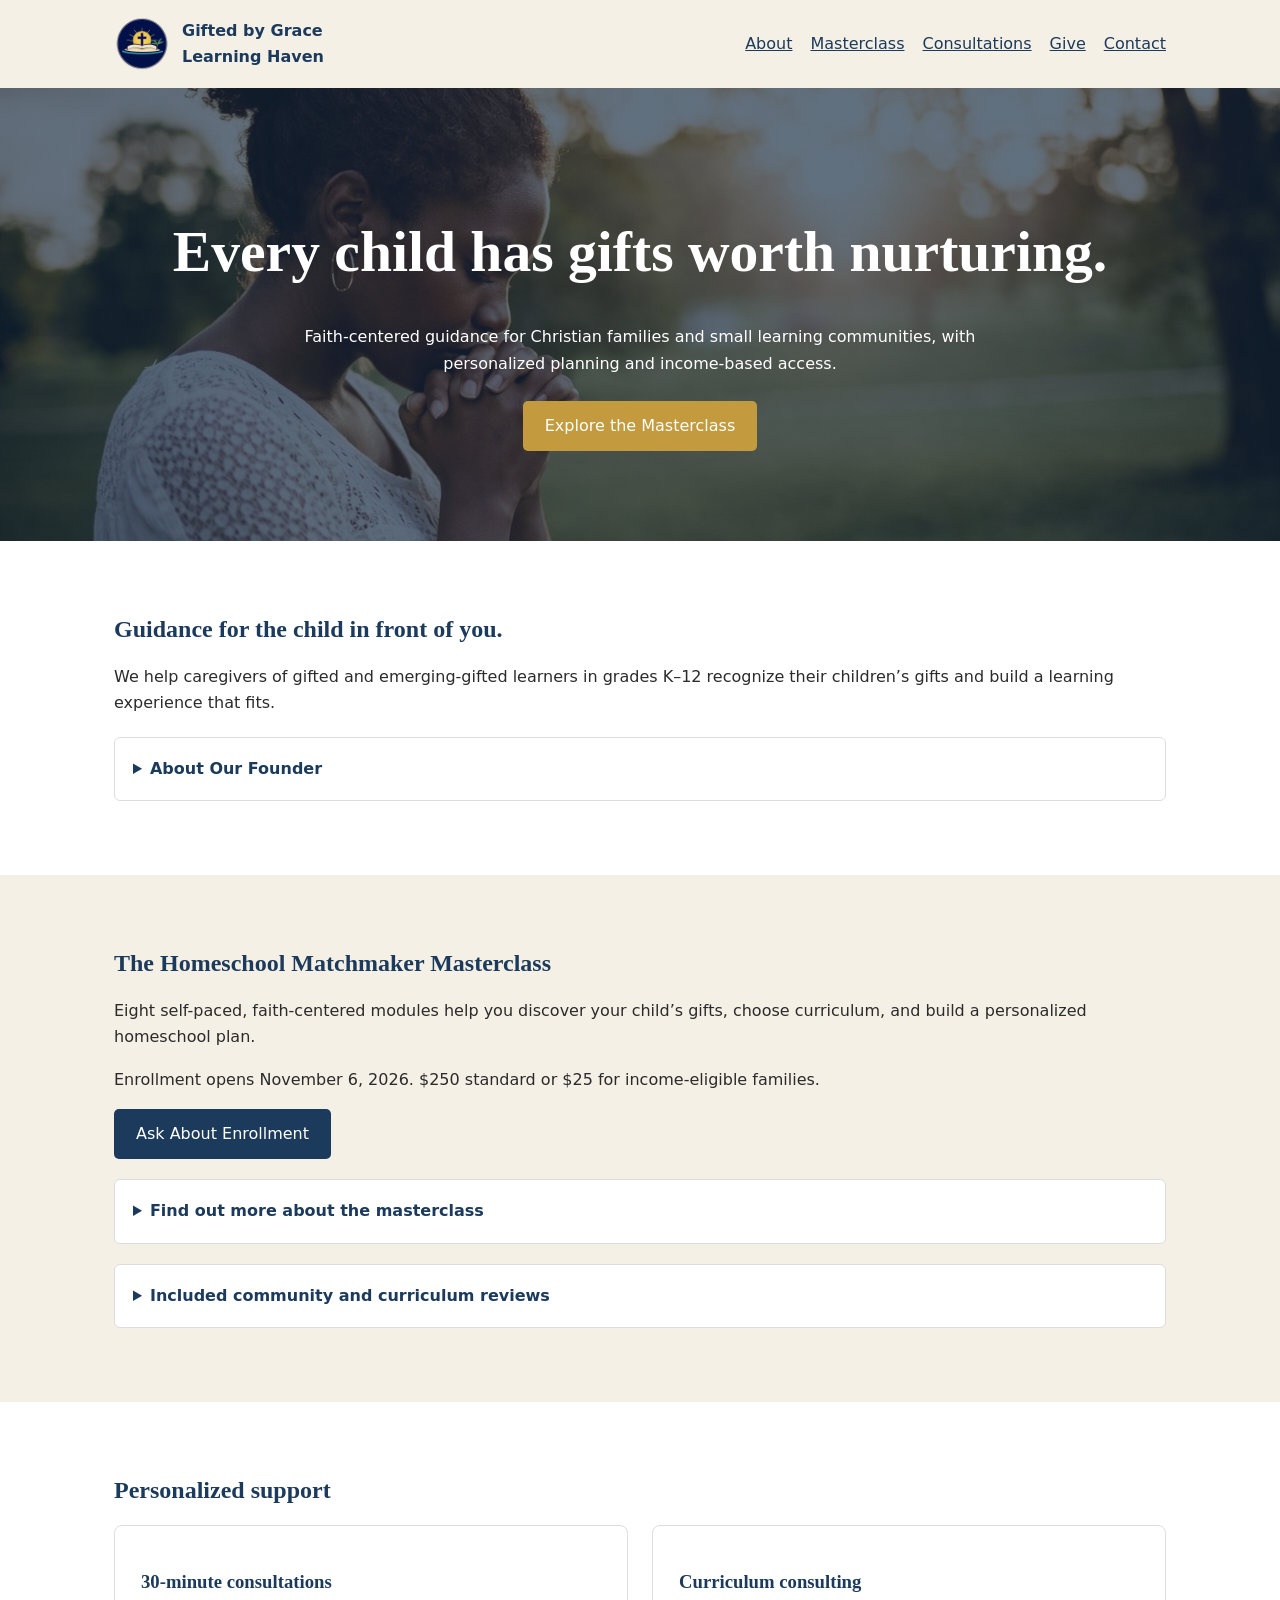
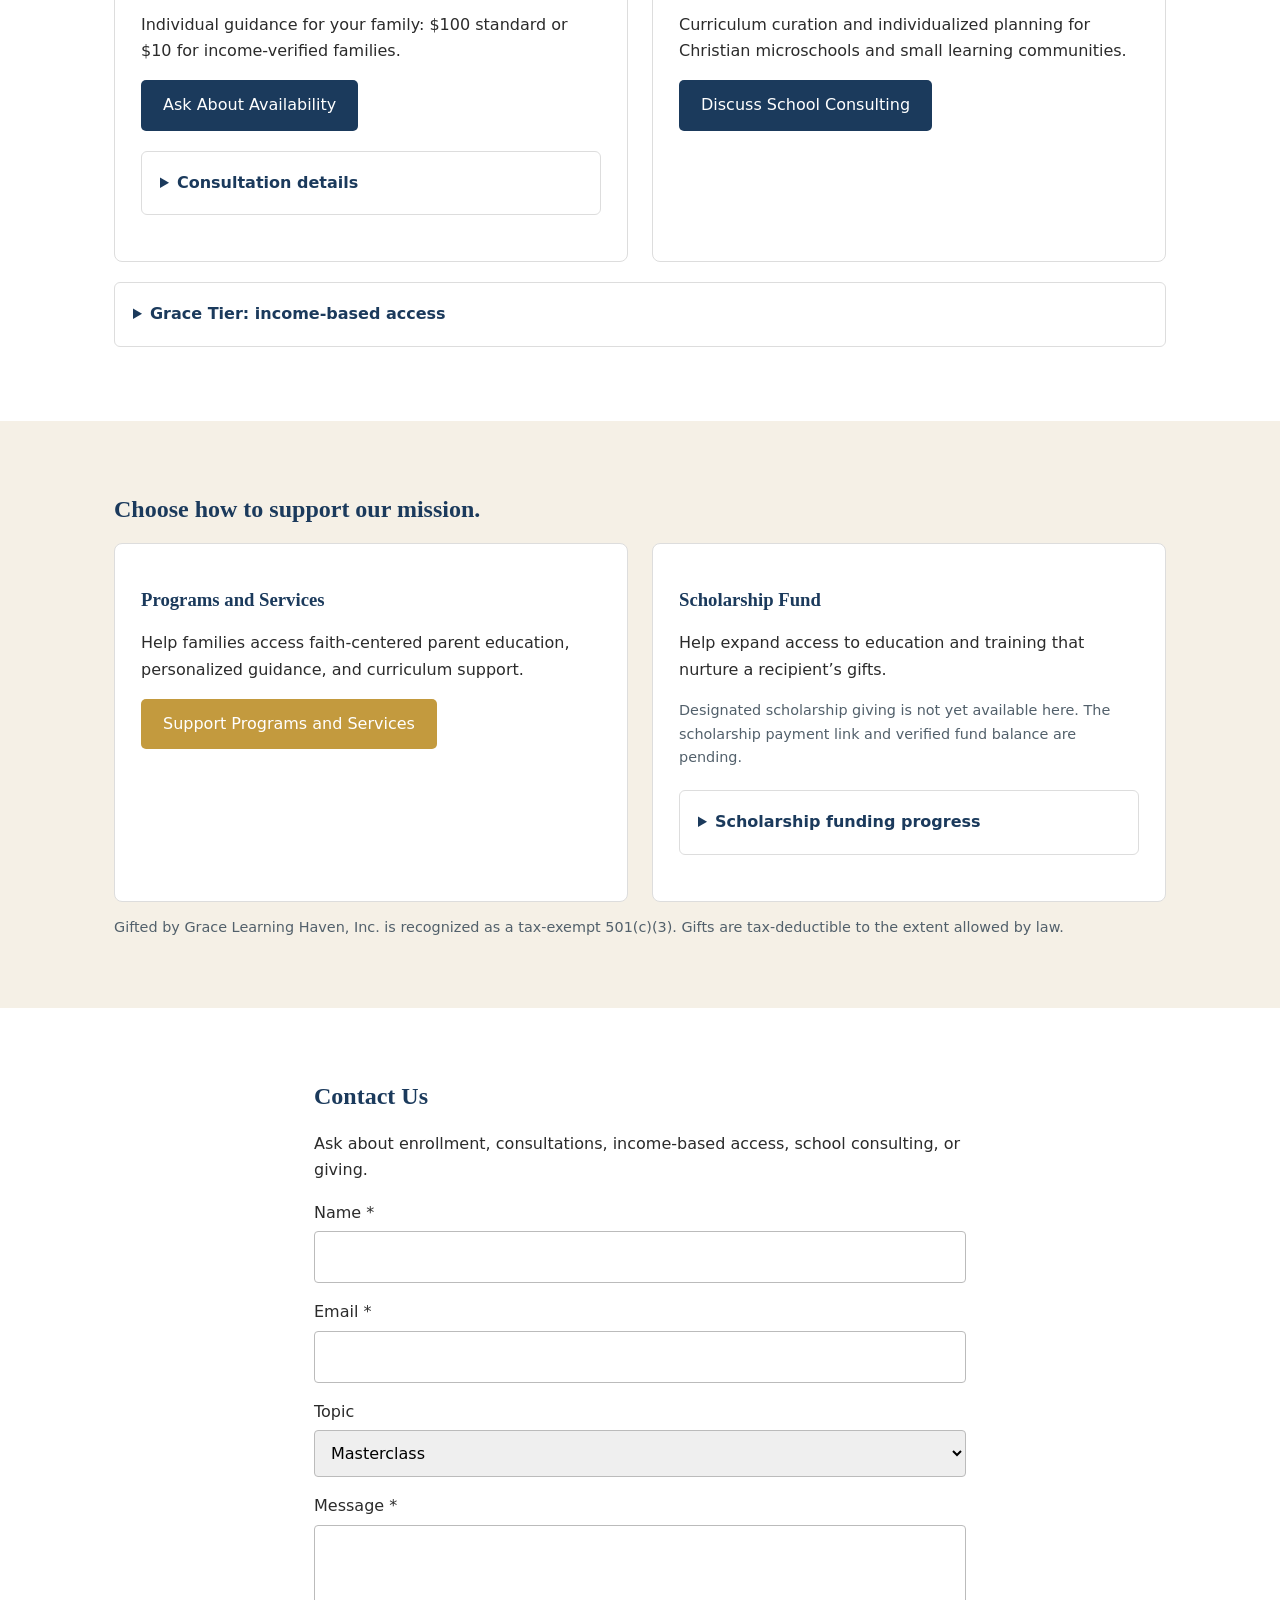
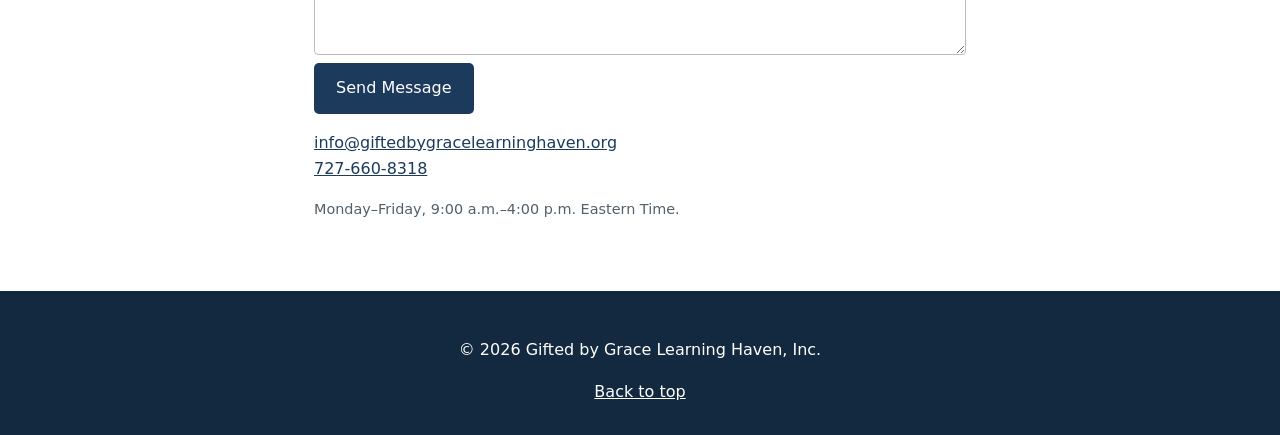
==== index.html @ d7197d9e "Shorten homepage, add expandable details, and clarify separate giving purposes" ====
<!DOCTYPE html>
<html lang="en"><head><meta charset="UTF-8"><meta name="viewport" content="width=device-width,initial-scale=1"><title>Gifted by Grace Learning Haven — Faith-Centered Homeschool Guidance</title><meta name="description" content="Faith-centered parent education, personalized homeschool guidance, and curriculum consulting with income-based access."><link rel="canonical" href="https://giftedbygracelearning.org/"><link rel="icon" href="images/favicon-32.png"><style>
:root{--navy:#1B3A5C;--cream:#F5F0E6;--gold:#C39A3E;--ink:#2B2B2B}*{box-sizing:border-box}body{margin:0;font-family:system-ui,sans-serif;line-height:1.65;color:var(--ink)}h1,h2,h3{font-family:Georgia,serif;color:var(--navy);line-height:1.2}a{color:var(--navy)}.wrap{max-width:1100px;margin:auto;padding:0 24px}header{background:var(--cream);padding:16px 0}nav{display:flex;align-items:center;justify-content:space-between;gap:20px;flex-wrap:wrap}.brand{display:flex;align-items:center;gap:12px;text-decoration:none;font-weight:700}.brand img{width:56px;height:56px;border-radius:50%}.links{display:flex;gap:18px;flex-wrap:wrap}.hero{text-align:center;padding:90px 24px;background:linear-gradient(#13293faa,#13293faa),url('images/hero.jpg') center/cover;color:white}.hero h1{color:white;font-size:clamp(2rem,5vw,3.6rem)}.hero p{max-width:680px;margin:24px auto}.btn{display:inline-block;background:var(--navy);color:white;padding:12px 22px;border-radius:5px;text-decoration:none;border:0;font:inherit;cursor:pointer}.hero .btn,.gold{background:var(--gold);color:white}section{padding:54px 0}section:nth-of-type(even){background:var(--cream)}.grid{display:grid;grid-template-columns:repeat(auto-fit,minmax(260px,1fr));gap:24px}.card{padding:26px;background:white;border:1px solid #ddd;border-radius:8px}details{margin:20px 0;padding:18px;border:1px solid #ddd;border-radius:6px;background:white}summary{cursor:pointer;font-weight:700;color:var(--navy)}details p{max-width:850px}.note{font-size:.9rem;color:#52606b}label{display:block;margin:16px 0 5px}input,select,textarea{width:100%;padding:12px;border:1px solid #bbb;border-radius:4px;font:inherit}textarea{min-height:130px}footer{background:#13293F;color:white;padding:30px 24px;text-align:center}footer a{color:white}.contact{max-width:700px}.hidden{position:absolute;left:-9999px}html{scroll-behavior:smooth}@media(prefers-reduced-motion:reduce){html{scroll-behavior:auto}}</style></head><body>
<header><nav class="wrap"><a class="brand" href="#top"><img src="images/logo-512.png" alt="Gifted by Grace Learning Haven logo"><span>Gifted by Grace<br>Learning Haven</span></a><div class="links"><a href="#about">About</a><a href="#courses">Masterclass</a><a href="#coaching">Consultations</a><a href="#donate">Give</a><a href="#contact">Contact</a></div></nav></header>
<main id="top"><div class="hero"><h1>Every child has gifts worth nurturing.</h1><p>Faith-centered guidance for Christian families and small learning communities, with personalized planning and income-based access.</p><a class="btn" href="#courses">Explore the Masterclass</a></div>
<section id="about"><div class="wrap"><h2>Guidance for the child in front of you.</h2><p>We help caregivers of gifted and emerging-gifted learners in grades K–12 recognize their children’s gifts and build a learning experience that fits.</p><details><summary>About Our Founder</summary><p>Lynnlieth Patterson, Founder and President, was identified as a gifted learner at age nine. Her eleven years of experience in education span K–12 and adult English as a Second Language, Christian education, and Montessori practice.</p><p>As a homeschooling mother of a gifted child, she brings firsthand understanding of family-led education to curriculum planning. She is currently pursuing graduate studies in Educational Technology and Instructional Design.</p></details></div></section>
<section id="courses"><div class="wrap"><h2>The Homeschool Matchmaker Masterclass</h2><p>Eight self-paced, faith-centered modules help you discover your child’s gifts, choose curriculum, and build a personalized homeschool plan.</p><p>Enrollment opens November 6, 2026. $250 standard or $25 for income-eligible families.</p><a class="btn" href="#contact">Ask About Enrollment</a><details><summary>Find out more about the masterclass</summary><p>Through guided reflection and practical planning activities, you’ll build a homeschool portfolio shaped around your child’s gifts, your family’s values, and your educational goals. This is parent education—not a prescribed curriculum or a stipend.</p><p>Explore classical, Charlotte Mason, Montessori, worldschooling, unschooling, and eclectic approaches without being directed toward one philosophy.</p><ol><li>Building Your Homeschool Foundation — Family Vision Statement</li><li>Discovering Your Child’s Gifts — Child Gift Profile</li><li>Nurturing Your Child’s Gifts — Gift Development Plan</li><li>Finding Your Homeschool Match — Homeschool Match Results</li><li>Finding Your Curriculum Match — Curriculum Selection Plan</li><li>Finding Your Resource Match — Resource and Scholarship Action Plan</li><li>Building Your Personalized Learning Plan — Personalized Learning Plan</li><li>Bringing It All Together — Complete Homeschool Blueprint</li></ol><p>Enrollment includes one year of access to video modules and the curriculum review library. Downloaded resources and completed portfolio documents remain yours.</p><p>Annual renewal: $127 standard or $12.70 for income-eligible families. Payment plans are available; contact us for details.</p></details><details id="community"><summary>Included community and curriculum reviews</summary><p>Community access is included at no additional charge with Masterclass enrollment, including Grace Tier enrollment, and continues after course access expires. There is no separate monthly membership fee.</p><p>We also publish free curriculum reviews on YouTube and TikTok. Contact us for current review links.</p></details></div></section>
<section id="coaching"><div class="wrap"><h2>Personalized support</h2><div class="grid"><article class="card"><h3>30-minute consultations</h3><p>Individual guidance for your family: $100 standard or $10 for income-verified families.</p><a class="btn" href="#contact">Ask About Availability</a><details><summary>Consultation details</summary><p>Book independently or add a consultation to Masterclass enrollment. Complete an assessment beforehand and receive written curriculum recommendations afterward. Appointments are limited, with a waitlist when full.</p></details></article><article class="card"><h3>Curriculum consulting</h3><p>Curriculum curation and individualized planning for Christian microschools and small learning communities.</p><a class="btn" href="#contact">Discuss School Consulting</a></article></div><details><summary>Grace Tier: income-based access</summary><p>Income-eligible families pay $25 for the Masterclass and $10 for a separate 30-minute consultation. Contact us about income verification. Please do not send financial documents through the general contact form.</p></details></div></section>
<section id="donate"><div class="wrap"><h2>Choose how to support our mission.</h2><div class="grid"><article class="card"><h3>Programs and Services</h3><p>Help families access faith-centered parent education, personalized guidance, and curriculum support.</p><a class="btn gold" href="https://www.zeffy.com/en-US/donation-form/support-gifted-by-grace-learning-haven" target="_blank" rel="noopener">Support Programs and Services</a></article><article class="card"><h3>Scholarship Fund</h3><p>Help expand access to education and training that nurture a recipient’s gifts.</p><p class="note">Designated scholarship giving is not yet available here. The scholarship payment link and verified fund balance are pending.</p><details><summary>Scholarship funding progress</summary><p>A funding tracker is planned to show progress toward each $5,000 award, along with the number of fully funded awards and progress toward the next award.</p><p>No balance or available-award count is displayed until the fund records are verified. Applications are not currently open.</p></details></article></div><p class="note">Gifted by Grace Learning Haven, Inc. is recognized as a tax-exempt 501(c)(3). Gifts are tax-deductible to the extent allowed by law.</p></div></section>
<section id="contact"><div class="wrap contact"><h2>Contact Us</h2><p>Ask about enrollment, consultations, income-based access, school consulting, or giving.</p><form name="contact" method="POST" data-netlify="true" netlify-honeypot="bot-field" id="contactForm"><input type="hidden" name="form-name" value="contact"><p class="hidden" aria-hidden="true"><label>Leave this blank<input name="bot-field" tabindex="-1"></label></p><label for="name">Name *</label><input id="name" name="name" required><label for="email">Email *</label><input id="email" name="email" type="email" required><label for="topic">Topic</label><select id="topic" name="topic"><option>Masterclass</option><option>Consultation</option><option>Grace Tier eligibility</option><option>Curriculum consulting</option><option>Programs and services giving</option><option>Scholarship fund</option><option>Other</option></select><label for="message">Message *</label><textarea id="message" name="message" required></textarea><button class="btn" type="submit">Send Message</button><p id="formStatus" role="status"></p></form><p><a href="mailto:info@giftedbygracelearninghaven.org">info@giftedbygracelearninghaven.org</a><br><a href="tel:7276608318">727-660-8318</a></p><p class="note">Monday–Friday, 9:00 a.m.–4:00 p.m. Eastern Time.</p></div></section></main>
<footer><p>© 2026 Gifted by Grace Learning Haven, Inc.</p><a href="#top">Back to top</a></footer><script>document.getElementById('contactForm').addEventListener('submit',async function(e){e.preventDefault();var status=document.getElementById('formStatus');status.textContent='Sending…';try{var response=await fetch('/',{method:'POST',headers:{'Content-Type':'application/x-www-form-urlencoded'},body:new URLSearchParams(new FormData(this)).toString()});if(!response.ok)throw new Error();this.reset();status.textContent='Thank you—your message has been sent.'}catch(error){status.textContent='Your message could not be sent. Please use the email or phone listed below.'}});</script></body></html>
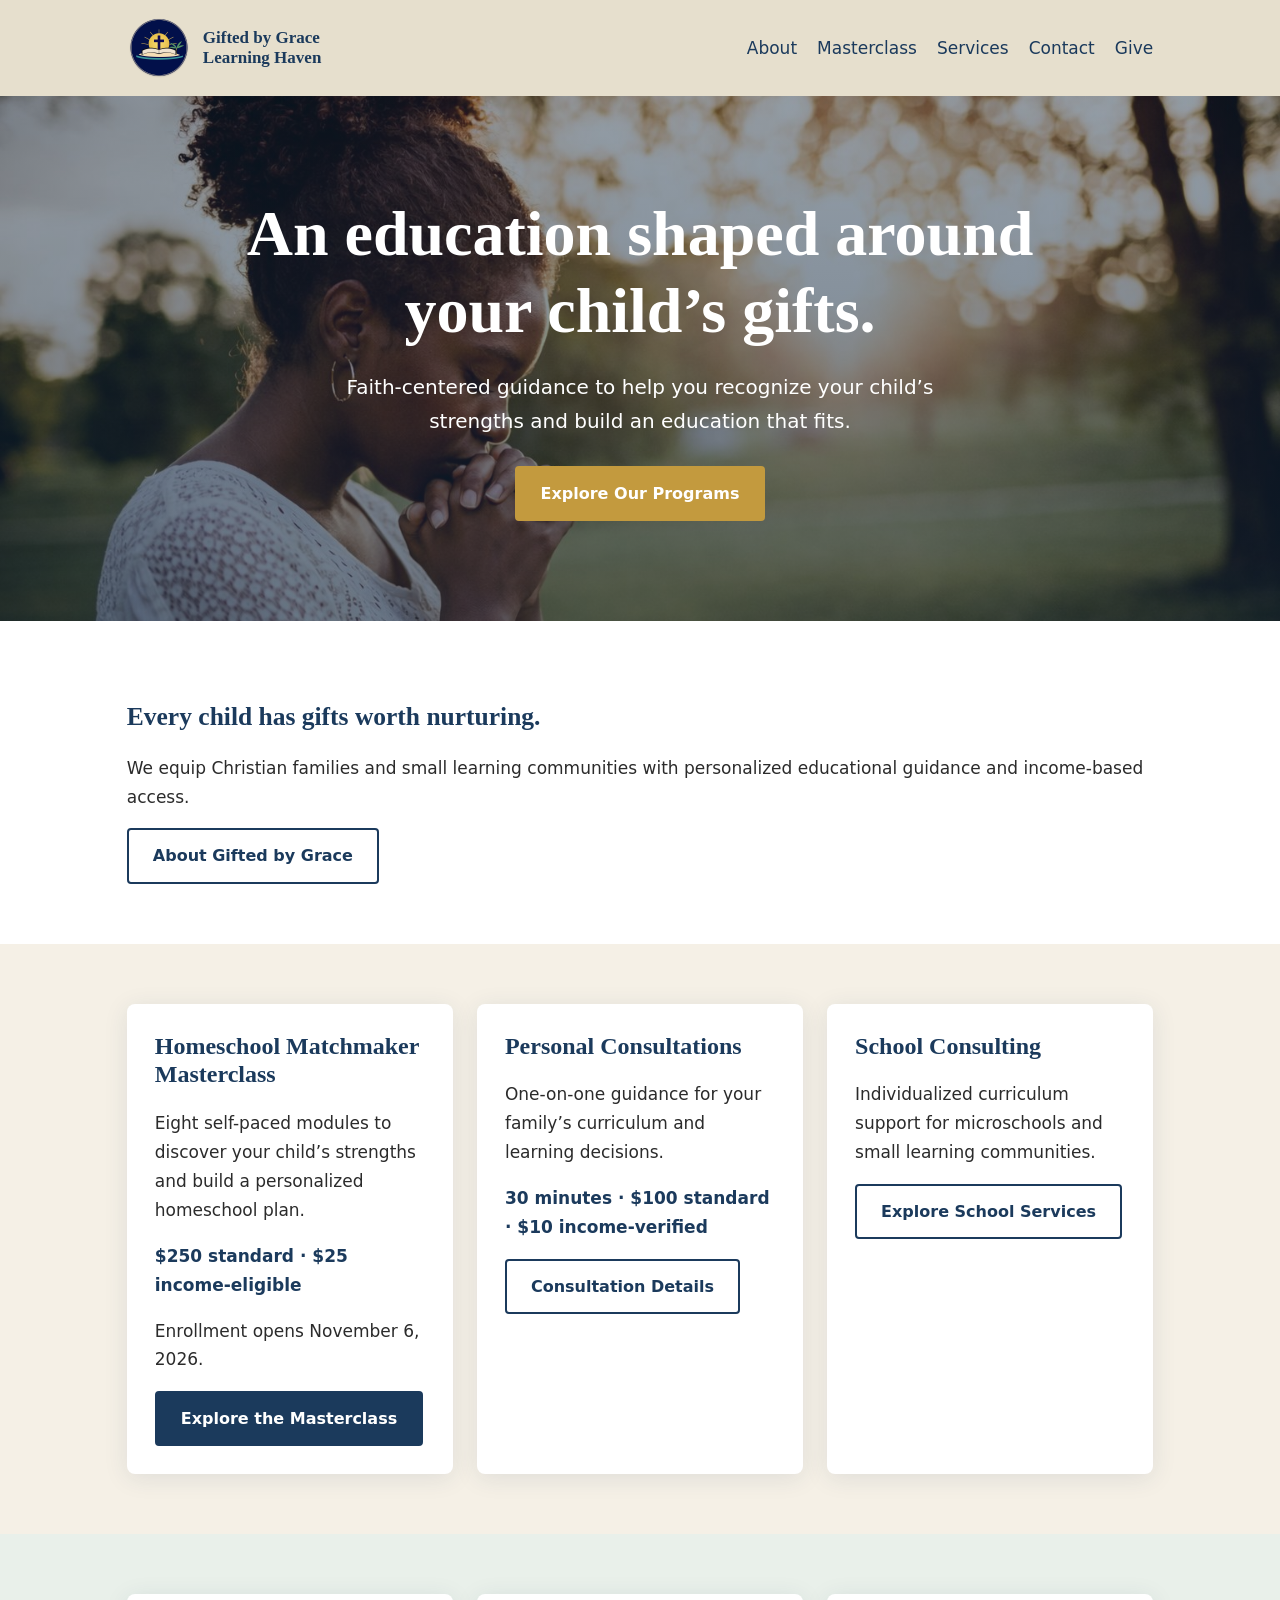
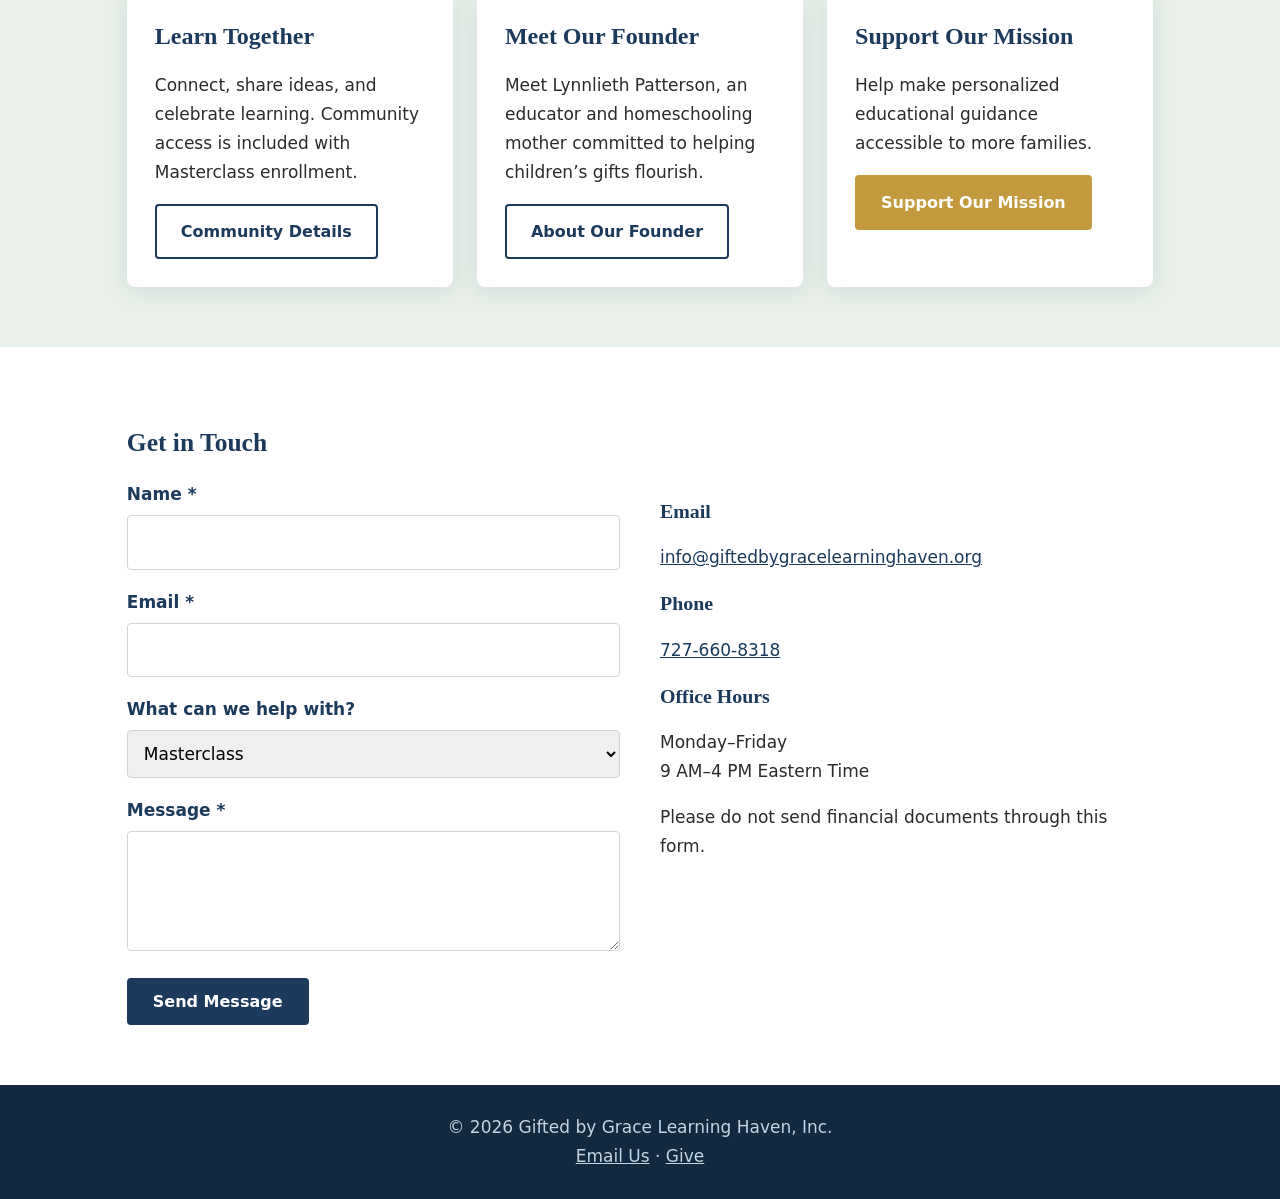
==== commit 1c5ee09c: "Publish concise homepage and application-aligned detail pages" ====
--- a/index.html
+++ b/index.html
@@ -1,11 +1 @@
-<!DOCTYPE html>
-<html lang="en"><head><meta charset="UTF-8"><meta name="viewport" content="width=device-width,initial-scale=1"><title>Gifted by Grace Learning Haven — Faith-Centered Homeschool Guidance</title><meta name="description" content="Faith-centered parent education, personalized homeschool guidance, and curriculum consulting with income-based access."><link rel="canonical" href="https://giftedbygracelearning.org/"><link rel="icon" href="images/favicon-32.png"><style>
-:root{--navy:#1B3A5C;--cream:#F5F0E6;--gold:#C39A3E;--ink:#2B2B2B}*{box-sizing:border-box}body{margin:0;font-family:system-ui,sans-serif;line-height:1.65;color:var(--ink)}h1,h2,h3{font-family:Georgia,serif;color:var(--navy);line-height:1.2}a{color:var(--navy)}.wrap{max-width:1100px;margin:auto;padding:0 24px}header{background:var(--cream);padding:16px 0}nav{display:flex;align-items:center;justify-content:space-between;gap:20px;flex-wrap:wrap}.brand{display:flex;align-items:center;gap:12px;text-decoration:none;font-weight:700}.brand img{width:56px;height:56px;border-radius:50%}.links{display:flex;gap:18px;flex-wrap:wrap}.hero{text-align:center;padding:90px 24px;background:linear-gradient(#13293faa,#13293faa),url('images/hero.jpg') center/cover;color:white}.hero h1{color:white;font-size:clamp(2rem,5vw,3.6rem)}.hero p{max-width:680px;margin:24px auto}.btn{display:inline-block;background:var(--navy);color:white;padding:12px 22px;border-radius:5px;text-decoration:none;border:0;font:inherit;cursor:pointer}.hero .btn,.gold{background:var(--gold);color:white}section{padding:54px 0}section:nth-of-type(even){background:var(--cream)}.grid{display:grid;grid-template-columns:repeat(auto-fit,minmax(260px,1fr));gap:24px}.card{padding:26px;background:white;border:1px solid #ddd;border-radius:8px}details{margin:20px 0;padding:18px;border:1px solid #ddd;border-radius:6px;background:white}summary{cursor:pointer;font-weight:700;color:var(--navy)}details p{max-width:850px}.note{font-size:.9rem;color:#52606b}label{display:block;margin:16px 0 5px}input,select,textarea{width:100%;padding:12px;border:1px solid #bbb;border-radius:4px;font:inherit}textarea{min-height:130px}footer{background:#13293F;color:white;padding:30px 24px;text-align:center}footer a{color:white}.contact{max-width:700px}.hidden{position:absolute;left:-9999px}html{scroll-behavior:smooth}@media(prefers-reduced-motion:reduce){html{scroll-behavior:auto}}</style></head><body>
-<header><nav class="wrap"><a class="brand" href="#top"><img src="images/logo-512.png" alt="Gifted by Grace Learning Haven logo"><span>Gifted by Grace<br>Learning Haven</span></a><div class="links"><a href="#about">About</a><a href="#courses">Masterclass</a><a href="#coaching">Consultations</a><a href="#donate">Give</a><a href="#contact">Contact</a></div></nav></header>
-<main id="top"><div class="hero"><h1>Every child has gifts worth nurturing.</h1><p>Faith-centered guidance for Christian families and small learning communities, with personalized planning and income-based access.</p><a class="btn" href="#courses">Explore the Masterclass</a></div>
-<section id="about"><div class="wrap"><h2>Guidance for the child in front of you.</h2><p>We help caregivers of gifted and emerging-gifted learners in grades K–12 recognize their children’s gifts and build a learning experience that fits.</p><details><summary>About Our Founder</summary><p>Lynnlieth Patterson, Founder and President, was identified as a gifted learner at age nine. Her eleven years of experience in education span K–12 and adult English as a Second Language, Christian education, and Montessori practice.</p><p>As a homeschooling mother of a gifted child, she brings firsthand understanding of family-led education to curriculum planning. She is currently pursuing graduate studies in Educational Technology and Instructional Design.</p></details></div></section>
-<section id="courses"><div class="wrap"><h2>The Homeschool Matchmaker Masterclass</h2><p>Eight self-paced, faith-centered modules help you discover your child’s gifts, choose curriculum, and build a personalized homeschool plan.</p><p>Enrollment opens November 6, 2026. $250 standard or $25 for income-eligible families.</p><a class="btn" href="#contact">Ask About Enrollment</a><details><summary>Find out more about the masterclass</summary><p>Through guided reflection and practical planning activities, you’ll build a homeschool portfolio shaped around your child’s gifts, your family’s values, and your educational goals. This is parent education—not a prescribed curriculum or a stipend.</p><p>Explore classical, Charlotte Mason, Montessori, worldschooling, unschooling, and eclectic approaches without being directed toward one philosophy.</p><ol><li>Building Your Homeschool Foundation — Family Vision Statement</li><li>Discovering Your Child’s Gifts — Child Gift Profile</li><li>Nurturing Your Child’s Gifts — Gift Development Plan</li><li>Finding Your Homeschool Match — Homeschool Match Results</li><li>Finding Your Curriculum Match — Curriculum Selection Plan</li><li>Finding Your Resource Match — Resource and Scholarship Action Plan</li><li>Building Your Personalized Learning Plan — Personalized Learning Plan</li><li>Bringing It All Together — Complete Homeschool Blueprint</li></ol><p>Enrollment includes one year of access to video modules and the curriculum review library. Downloaded resources and completed portfolio documents remain yours.</p><p>Annual renewal: $127 standard or $12.70 for income-eligible families. Payment plans are available; contact us for details.</p></details><details id="community"><summary>Included community and curriculum reviews</summary><p>Community access is included at no additional charge with Masterclass enrollment, including Grace Tier enrollment, and continues after course access expires. There is no separate monthly membership fee.</p><p>We also publish free curriculum reviews on YouTube and TikTok. Contact us for current review links.</p></details></div></section>
-<section id="coaching"><div class="wrap"><h2>Personalized support</h2><div class="grid"><article class="card"><h3>30-minute consultations</h3><p>Individual guidance for your family: $100 standard or $10 for income-verified families.</p><a class="btn" href="#contact">Ask About Availability</a><details><summary>Consultation details</summary><p>Book independently or add a consultation to Masterclass enrollment. Complete an assessment beforehand and receive written curriculum recommendations afterward. Appointments are limited, with a waitlist when full.</p></details></article><article class="card"><h3>Curriculum consulting</h3><p>Curriculum curation and individualized planning for Christian microschools and small learning communities.</p><a class="btn" href="#contact">Discuss School Consulting</a></article></div><details><summary>Grace Tier: income-based access</summary><p>Income-eligible families pay $25 for the Masterclass and $10 for a separate 30-minute consultation. Contact us about income verification. Please do not send financial documents through the general contact form.</p></details></div></section>
-<section id="donate"><div class="wrap"><h2>Choose how to support our mission.</h2><div class="grid"><article class="card"><h3>Programs and Services</h3><p>Help families access faith-centered parent education, personalized guidance, and curriculum support.</p><a class="btn gold" href="https://www.zeffy.com/en-US/donation-form/support-gifted-by-grace-learning-haven" target="_blank" rel="noopener">Support Programs and Services</a></article><article class="card"><h3>Scholarship Fund</h3><p>Help expand access to education and training that nurture a recipient’s gifts.</p><p class="note">Designated scholarship giving is not yet available here. The scholarship payment link and verified fund balance are pending.</p><details><summary>Scholarship funding progress</summary><p>A funding tracker is planned to show progress toward each $5,000 award, along with the number of fully funded awards and progress toward the next award.</p><p>No balance or available-award count is displayed until the fund records are verified. Applications are not currently open.</p></details></article></div><p class="note">Gifted by Grace Learning Haven, Inc. is recognized as a tax-exempt 501(c)(3). Gifts are tax-deductible to the extent allowed by law.</p></div></section>
-<section id="contact"><div class="wrap contact"><h2>Contact Us</h2><p>Ask about enrollment, consultations, income-based access, school consulting, or giving.</p><form name="contact" method="POST" data-netlify="true" netlify-honeypot="bot-field" id="contactForm"><input type="hidden" name="form-name" value="contact"><p class="hidden" aria-hidden="true"><label>Leave this blank<input name="bot-field" tabindex="-1"></label></p><label for="name">Name *</label><input id="name" name="name" required><label for="email">Email *</label><input id="email" name="email" type="email" required><label for="topic">Topic</label><select id="topic" name="topic"><option>Masterclass</option><option>Consultation</option><option>Grace Tier eligibility</option><option>Curriculum consulting</option><option>Programs and services giving</option><option>Scholarship fund</option><option>Other</option></select><label for="message">Message *</label><textarea id="message" name="message" required></textarea><button class="btn" type="submit">Send Message</button><p id="formStatus" role="status"></p></form><p><a href="mailto:info@giftedbygracelearninghaven.org">info@giftedbygracelearninghaven.org</a><br><a href="tel:7276608318">727-660-8318</a></p><p class="note">Monday–Friday, 9:00 a.m.–4:00 p.m. Eastern Time.</p></div></section></main>
-<footer><p>© 2026 Gifted by Grace Learning Haven, Inc.</p><a href="#top">Back to top</a></footer><script>document.getElementById('contactForm').addEventListener('submit',async function(e){e.preventDefault();var status=document.getElementById('formStatus');status.textContent='Sending…';try{var response=await fetch('/',{method:'POST',headers:{'Content-Type':'application/x-www-form-urlencoded'},body:new URLSearchParams(new FormData(this)).toString()});if(!response.ok)throw new Error();this.reset();status.textContent='Thank you—your message has been sent.'}catch(error){status.textContent='Your message could not be sent. Please use the email or phone listed below.'}});</script></body></html>+<!doctype html><html lang="en"><head><meta charset="utf-8"><meta name="viewport" content="width=device-width,initial-scale=1"><title>Gifted by Grace Learning Haven | Homeschool Guidance</title><meta name="description" content="Faith-centered homeschool guidance, a personalized planning masterclass, and income-based consultations."><link rel="canonical" href="https://giftedbygracelearning.org/"><link rel="icon" href="images/favicon-32.png"><link rel="stylesheet" href="site.css"></head><body><header><nav><a class="brand" href="index.html"><img src="images/logo-512.png" alt="Gifted by Grace logo"><span>Gifted by Grace<br>Learning Haven</span></a><div class="links"><a href="about.html">About</a><a href="masterclass.html">Masterclass</a><a href="services.html">Services</a><a href="#contact">Contact</a><a href="giving.html">Give</a></div></nav></header><main><section class="hero"><h1>An education shaped around your child’s gifts.</h1><p>Faith-centered guidance to help you recognize your child’s strengths and build an education that fits.</p><a class="btn gold" href="#programs">Explore Our Programs</a></section><section class="wrap"><h2>Every child has gifts worth nurturing.</h2><p>We equip Christian families and small learning communities with personalized educational guidance and income-based access.</p><a class="btn" href="about.html">About Gifted by Grace</a></section><section class="cream" id="programs"><div class="wrap grid"><article class="card"><h2>Homeschool Matchmaker Masterclass</h2><p>Eight self-paced modules to discover your child’s strengths and build a personalized homeschool plan.</p><p class="price">$250 standard · $25 income-eligible</p><p>Enrollment opens November 6, 2026.</p><a class="btn navy" href="masterclass.html">Explore the Masterclass</a></article><article class="card"><h2>Personal Consultations</h2><p>One-on-one guidance for your family’s curriculum and learning decisions.</p><p class="price">30 minutes · $100 standard · $10 income-verified</p><a class="btn" href="services.html#consultations">Consultation Details</a></article><article class="card"><h2>School Consulting</h2><p>Individualized curriculum support for microschools and small learning communities.</p><a class="btn" href="services.html#schools">Explore School Services</a></article></div></section><section class="sage"><div class="wrap grid"><article class="card"><h2>Learn Together</h2><p>Connect, share ideas, and celebrate learning. Community access is included with Masterclass enrollment.</p><a class="btn" href="masterclass.html#community">Community Details</a></article><article class="card"><h2>Meet Our Founder</h2><p>Meet Lynnlieth Patterson, an educator and homeschooling mother committed to helping children’s gifts flourish.</p><a class="btn" href="founder.html">About Our Founder</a></article><article class="card"><h2>Support Our Mission</h2><p>Help make personalized educational guidance accessible to more families.</p><a class="btn gold" href="giving.html">Support Our Mission</a></article></div></section><section class="wrap" id="contact"><h2>Get in Touch</h2><div class="contact"><form name="contact" method="POST" data-netlify="true" netlify-honeypot="bot-field" id="contactForm"><input type="hidden" name="form-name" value="contact"><p style="position:absolute;left:-9999px" aria-hidden="true"><label>Leave this blank<input name="bot-field" tabindex="-1"></label></p><label for="name">Name *</label><input id="name" name="name" required><label for="email">Email *</label><input id="email" name="email" type="email" required><label for="topic">What can we help with?</label><select id="topic" name="topic"><option>Masterclass</option><option>Included community</option><option>Consultation</option><option>Grace Tier eligibility</option><option>School consulting</option><option>Giving</option><option>Other</option></select><label for="message">Message *</label><textarea id="message" name="message" required></textarea><button class="btn navy" type="submit">Send Message</button><p id="formSuccess" hidden role="status">Thank you. Your message has been sent.</p><p id="formError" hidden role="alert">Your message could not be sent. Please email us directly.</p></form><div><h3>Email</h3><a href="mailto:info@giftedbygracelearninghaven.org">info@giftedbygracelearninghaven.org</a><h3>Phone</h3><a href="tel:7276608318">727-660-8318</a><h3>Office Hours</h3><p>Monday–Friday<br>9 AM–4 PM Eastern Time</p><p>Please do not send financial documents through this form.</p></div></div></section></main><footer>© 2026 Gifted by Grace Learning Haven, Inc.<br><a href="mailto:info@giftedbygracelearninghaven.org">Email Us</a> · <a href="giving.html">Give</a></footer><script>document.getElementById('contactForm').addEventListener('submit',function(e){e.preventDefault();var f=this,ok=document.getElementById('formSuccess'),err=document.getElementById('formError');ok.hidden=true;err.hidden=true;fetch('/',{method:'POST',headers:{'Content-Type':'application/x-www-form-urlencoded'},body:new URLSearchParams(new FormData(f)).toString()}).then(function(r){if(!r.ok)throw Error();f.reset();ok.hidden=false}).catch(function(){err.hidden=false})});</script></body></html>
--- a/site.css
+++ b/site.css
@@ -0,0 +1 @@
+:root{--navy:#1B3A5C;--deep:#13293F;--cream:#F5F0E6;--sage:#E9F0EA;--gold:#C39A3E}*{box-sizing:border-box}body{margin:0;color:#2B2B2B;font:17px/1.7 system-ui,sans-serif}h1,h2,h3{font-family:Georgia,serif;line-height:1.2;color:var(--navy)}a{color:var(--navy)}header{background:#E6DFCD}nav{max-width:1180px;margin:auto;padding:16px 6%;display:flex;align-items:center;justify-content:space-between;gap:20px;flex-wrap:wrap}.brand{display:flex;align-items:center;gap:12px;text-decoration:none;font-family:Georgia,serif;font-weight:bold;line-height:1.2}.brand img{width:64px;height:64px;border-radius:50%}.links{display:flex;gap:20px;flex-wrap:wrap}.links a{text-decoration:none}.wrap{max-width:1180px;margin:auto;padding:60px 6%}.hero{text-align:center;background:linear-gradient(rgba(19,41,63,.45),rgba(19,41,63,.6)),url('images/hero.jpg') center 30%/cover;padding:100px 6%;color:white}.hero h1{color:white;font-size:clamp(2.2rem,5vw,4rem);max-width:900px;margin:0 auto 20px}.hero p{font-size:1.25rem;max-width:650px;margin:0 auto 28px}.btn{display:inline-block;padding:12px 24px;border:2px solid var(--navy);border-radius:4px;text-decoration:none;font-family:inherit;font-size:16px;font-weight:600;color:var(--navy);cursor:pointer}.gold{background:var(--gold);border-color:var(--gold);color:white}.navy{background:var(--navy);color:white}.cream{background:var(--cream)}.sage{background:var(--sage)}.grid{display:grid;grid-template-columns:repeat(3,minmax(0,1fr));gap:24px}.card{background:white;padding:28px;border-radius:8px;box-shadow:0 4px 24px rgba(27,58,92,.1)}.card h2{font-size:1.5rem;margin-top:0}.detail{max-width:900px}.detail h1{font-size:clamp(2rem,4vw,3rem)}.detail h2{margin-top:36px}.detail li{margin-bottom:12px}.price{font-weight:600;color:var(--navy)}.contact{display:grid;grid-template-columns:1fr 1fr;gap:40px}label{display:block;font-weight:600;color:var(--navy)}input,select,textarea{width:100%;padding:12px;margin:6px 0 18px;border:1px solid #CBD9CC;border-radius:4px;font:inherit}textarea{min-height:120px}footer{background:var(--deep);color:#C3D3E2;padding:28px 6%;text-align:center}footer a{color:#C3D3E2}a:focus-visible,button:focus-visible{outline:3px solid var(--gold);outline-offset:4px}table{border-collapse:collapse;width:100%;margin:24px 0}th,td{text-align:left;padding:12px;border-bottom:1px solid #CBD9CC}html{scroll-behavior:smooth}@media(max-width:850px){.grid{grid-template-columns:1fr 1fr}.contact{grid-template-columns:1fr}}@media(max-width:560px){.grid{grid-template-columns:1fr}.hero{padding:70px 6%}.wrap{padding:44px 6%}table{font-size:15px}}
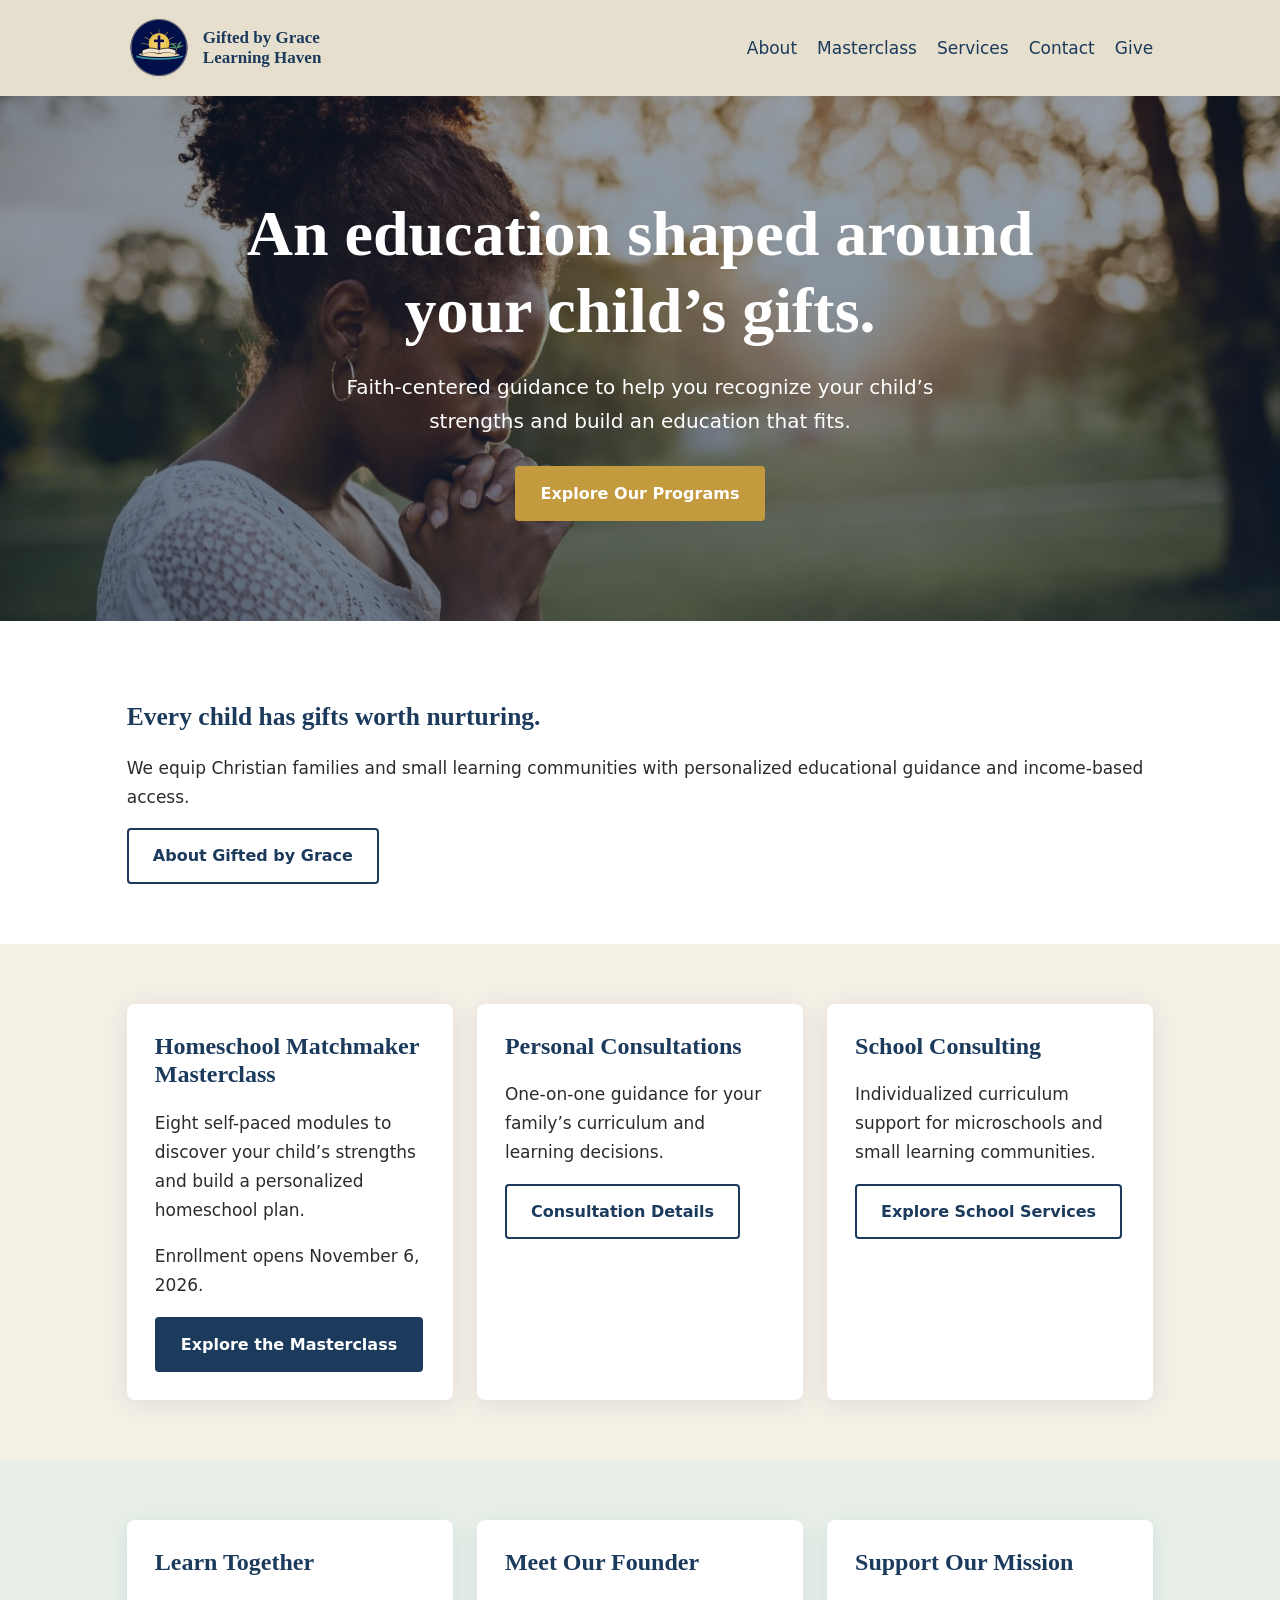
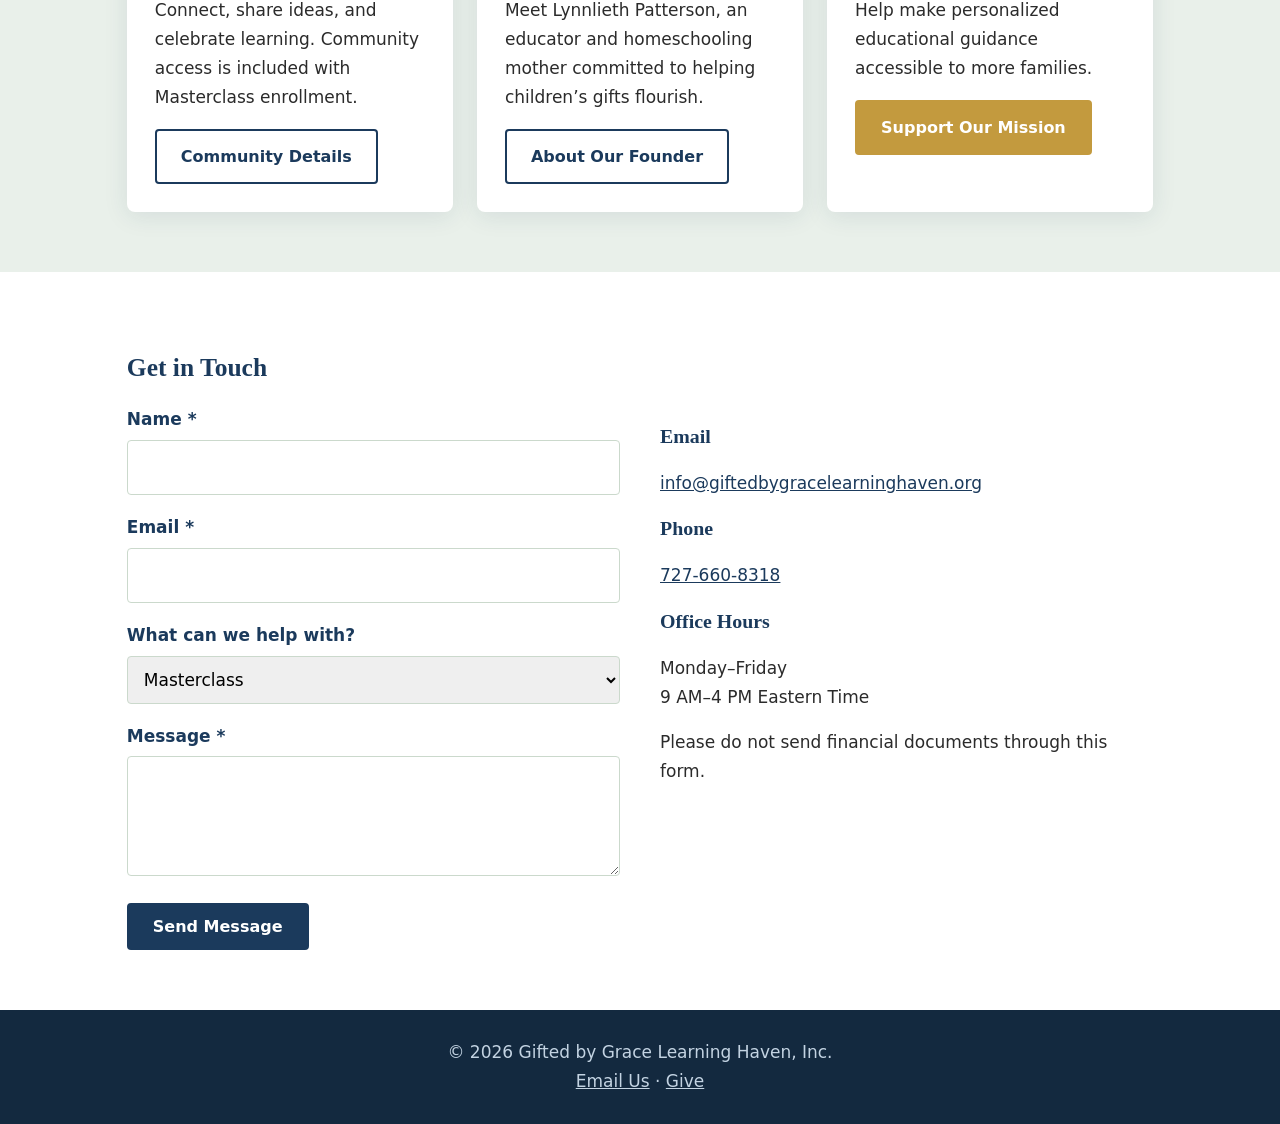
==== commit 5272b774: "Move Masterclass and consultation pricing off homepage into detail pages" ====
--- a/index.html
+++ b/index.html
@@ -1 +1 @@
-<!doctype html><html lang="en"><head><meta charset="utf-8"><meta name="viewport" content="width=device-width,initial-scale=1"><title>Gifted by Grace Learning Haven | Homeschool Guidance</title><meta name="description" content="Faith-centered homeschool guidance, a personalized planning masterclass, and income-based consultations."><link rel="canonical" href="https://giftedbygracelearning.org/"><link rel="icon" href="images/favicon-32.png"><link rel="stylesheet" href="site.css"></head><body><header><nav><a class="brand" href="index.html"><img src="images/logo-512.png" alt="Gifted by Grace logo"><span>Gifted by Grace<br>Learning Haven</span></a><div class="links"><a href="about.html">About</a><a href="masterclass.html">Masterclass</a><a href="services.html">Services</a><a href="#contact">Contact</a><a href="giving.html">Give</a></div></nav></header><main><section class="hero"><h1>An education shaped around your child’s gifts.</h1><p>Faith-centered guidance to help you recognize your child’s strengths and build an education that fits.</p><a class="btn gold" href="#programs">Explore Our Programs</a></section><section class="wrap"><h2>Every child has gifts worth nurturing.</h2><p>We equip Christian families and small learning communities with personalized educational guidance and income-based access.</p><a class="btn" href="about.html">About Gifted by Grace</a></section><section class="cream" id="programs"><div class="wrap grid"><article class="card"><h2>Homeschool Matchmaker Masterclass</h2><p>Eight self-paced modules to discover your child’s strengths and build a personalized homeschool plan.</p><p class="price">$250 standard · $25 income-eligible</p><p>Enrollment opens November 6, 2026.</p><a class="btn navy" href="masterclass.html">Explore the Masterclass</a></article><article class="card"><h2>Personal Consultations</h2><p>One-on-one guidance for your family’s curriculum and learning decisions.</p><p class="price">30 minutes · $100 standard · $10 income-verified</p><a class="btn" href="services.html#consultations">Consultation Details</a></article><article class="card"><h2>School Consulting</h2><p>Individualized curriculum support for microschools and small learning communities.</p><a class="btn" href="services.html#schools">Explore School Services</a></article></div></section><section class="sage"><div class="wrap grid"><article class="card"><h2>Learn Together</h2><p>Connect, share ideas, and celebrate learning. Community access is included with Masterclass enrollment.</p><a class="btn" href="masterclass.html#community">Community Details</a></article><article class="card"><h2>Meet Our Founder</h2><p>Meet Lynnlieth Patterson, an educator and homeschooling mother committed to helping children’s gifts flourish.</p><a class="btn" href="founder.html">About Our Founder</a></article><article class="card"><h2>Support Our Mission</h2><p>Help make personalized educational guidance accessible to more families.</p><a class="btn gold" href="giving.html">Support Our Mission</a></article></div></section><section class="wrap" id="contact"><h2>Get in Touch</h2><div class="contact"><form name="contact" method="POST" data-netlify="true" netlify-honeypot="bot-field" id="contactForm"><input type="hidden" name="form-name" value="contact"><p style="position:absolute;left:-9999px" aria-hidden="true"><label>Leave this blank<input name="bot-field" tabindex="-1"></label></p><label for="name">Name *</label><input id="name" name="name" required><label for="email">Email *</label><input id="email" name="email" type="email" required><label for="topic">What can we help with?</label><select id="topic" name="topic"><option>Masterclass</option><option>Included community</option><option>Consultation</option><option>Grace Tier eligibility</option><option>School consulting</option><option>Giving</option><option>Other</option></select><label for="message">Message *</label><textarea id="message" name="message" required></textarea><button class="btn navy" type="submit">Send Message</button><p id="formSuccess" hidden role="status">Thank you. Your message has been sent.</p><p id="formError" hidden role="alert">Your message could not be sent. Please email us directly.</p></form><div><h3>Email</h3><a href="mailto:info@giftedbygracelearninghaven.org">info@giftedbygracelearninghaven.org</a><h3>Phone</h3><a href="tel:7276608318">727-660-8318</a><h3>Office Hours</h3><p>Monday–Friday<br>9 AM–4 PM Eastern Time</p><p>Please do not send financial documents through this form.</p></div></div></section></main><footer>© 2026 Gifted by Grace Learning Haven, Inc.<br><a href="mailto:info@giftedbygracelearninghaven.org">Email Us</a> · <a href="giving.html">Give</a></footer><script>document.getElementById('contactForm').addEventListener('submit',function(e){e.preventDefault();var f=this,ok=document.getElementById('formSuccess'),err=document.getElementById('formError');ok.hidden=true;err.hidden=true;fetch('/',{method:'POST',headers:{'Content-Type':'application/x-www-form-urlencoded'},body:new URLSearchParams(new FormData(f)).toString()}).then(function(r){if(!r.ok)throw Error();f.reset();ok.hidden=false}).catch(function(){err.hidden=false})});</script></body></html>+<!doctype html><html lang="en"><head><meta charset="utf-8"><meta name="viewport" content="width=device-width,initial-scale=1"><title>Gifted by Grace Learning Haven | Homeschool Guidance</title><meta name="description" content="Faith-centered homeschool guidance, a personalized planning masterclass, and income-based consultations."><link rel="canonical" href="https://giftedbygracelearning.org/"><link rel="icon" href="images/favicon-32.png"><link rel="stylesheet" href="site.css"></head><body><header><nav><a class="brand" href="index.html"><img src="images/logo-512.png" alt="Gifted by Grace logo"><span>Gifted by Grace<br>Learning Haven</span></a><div class="links"><a href="about.html">About</a><a href="masterclass.html">Masterclass</a><a href="services.html">Services</a><a href="#contact">Contact</a><a href="giving.html">Give</a></div></nav></header><main><section class="hero"><h1>An education shaped around your child’s gifts.</h1><p>Faith-centered guidance to help you recognize your child’s strengths and build an education that fits.</p><a class="btn gold" href="#programs">Explore Our Programs</a></section><section class="wrap"><h2>Every child has gifts worth nurturing.</h2><p>We equip Christian families and small learning communities with personalized educational guidance and income-based access.</p><a class="btn" href="about.html">About Gifted by Grace</a></section><section class="cream" id="programs"><div class="wrap grid"><article class="card"><h2>Homeschool Matchmaker Masterclass</h2><p>Eight self-paced modules to discover your child’s strengths and build a personalized homeschool plan.</p><p>Enrollment opens November 6, 2026.</p><a class="btn navy" href="masterclass.html">Explore the Masterclass</a></article><article class="card"><h2>Personal Consultations</h2><p>One-on-one guidance for your family’s curriculum and learning decisions.</p><a class="btn" href="services.html#consultations">Consultation Details</a></article><article class="card"><h2>School Consulting</h2><p>Individualized curriculum support for microschools and small learning communities.</p><a class="btn" href="services.html#schools">Explore School Services</a></article></div></section><section class="sage"><div class="wrap grid"><article class="card"><h2>Learn Together</h2><p>Connect, share ideas, and celebrate learning. Community access is included with Masterclass enrollment.</p><a class="btn" href="masterclass.html#community">Community Details</a></article><article class="card"><h2>Meet Our Founder</h2><p>Meet Lynnlieth Patterson, an educator and homeschooling mother committed to helping children’s gifts flourish.</p><a class="btn" href="founder.html">About Our Founder</a></article><article class="card"><h2>Support Our Mission</h2><p>Help make personalized educational guidance accessible to more families.</p><a class="btn gold" href="giving.html">Support Our Mission</a></article></div></section><section class="wrap" id="contact"><h2>Get in Touch</h2><div class="contact"><form name="contact" method="POST" data-netlify="true" netlify-honeypot="bot-field" id="contactForm"><input type="hidden" name="form-name" value="contact"><p style="position:absolute;left:-9999px" aria-hidden="true"><label>Leave this blank<input name="bot-field" tabindex="-1"></label></p><label for="name">Name *</label><input id="name" name="name" required><label for="email">Email *</label><input id="email" name="email" type="email" required><label for="topic">What can we help with?</label><select id="topic" name="topic"><option>Masterclass</option><option>Included community</option><option>Consultation</option><option>Grace Tier eligibility</option><option>School consulting</option><option>Giving</option><option>Other</option></select><label for="message">Message *</label><textarea id="message" name="message" required></textarea><button class="btn navy" type="submit">Send Message</button><p id="formSuccess" hidden role="status">Thank you. Your message has been sent.</p><p id="formError" hidden role="alert">Your message could not be sent. Please email us directly.</p></form><div><h3>Email</h3><a href="mailto:info@giftedbygracelearninghaven.org">info@giftedbygracelearninghaven.org</a><h3>Phone</h3><a href="tel:7276608318">727-660-8318</a><h3>Office Hours</h3><p>Monday–Friday<br>9 AM–4 PM Eastern Time</p><p>Please do not send financial documents through this form.</p></div></div></section></main><footer>© 2026 Gifted by Grace Learning Haven, Inc.<br><a href="mailto:info@giftedbygracelearninghaven.org">Email Us</a> · <a href="giving.html">Give</a></footer><script>document.getElementById('contactForm').addEventListener('submit',function(e){e.preventDefault();var f=this,ok=document.getElementById('formSuccess'),err=document.getElementById('formError');ok.hidden=true;err.hidden=true;fetch('/',{method:'POST',headers:{'Content-Type':'application/x-www-form-urlencoded'},body:new URLSearchParams(new FormData(f)).toString()}).then(function(r){if(!r.ok)throw Error();f.reset();ok.hidden=false}).catch(function(){err.hidden=false})});</script></body></html>
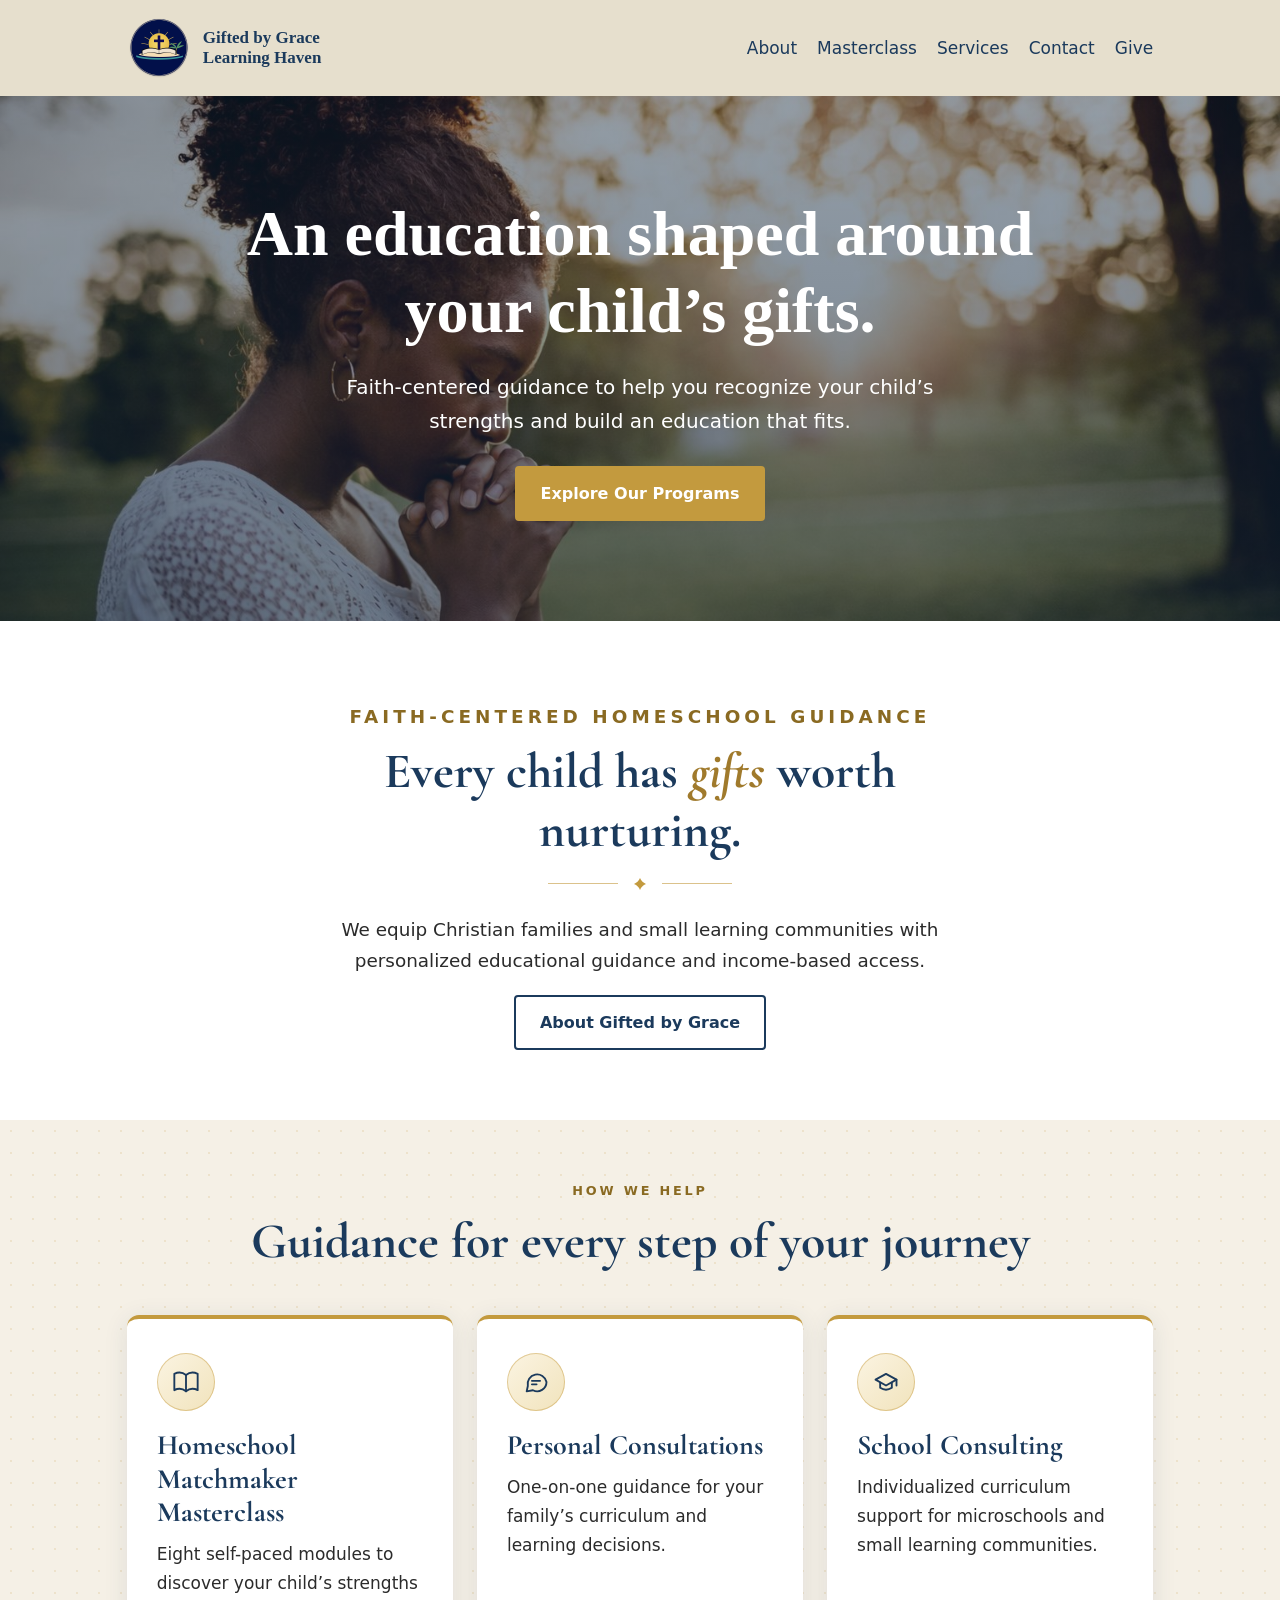
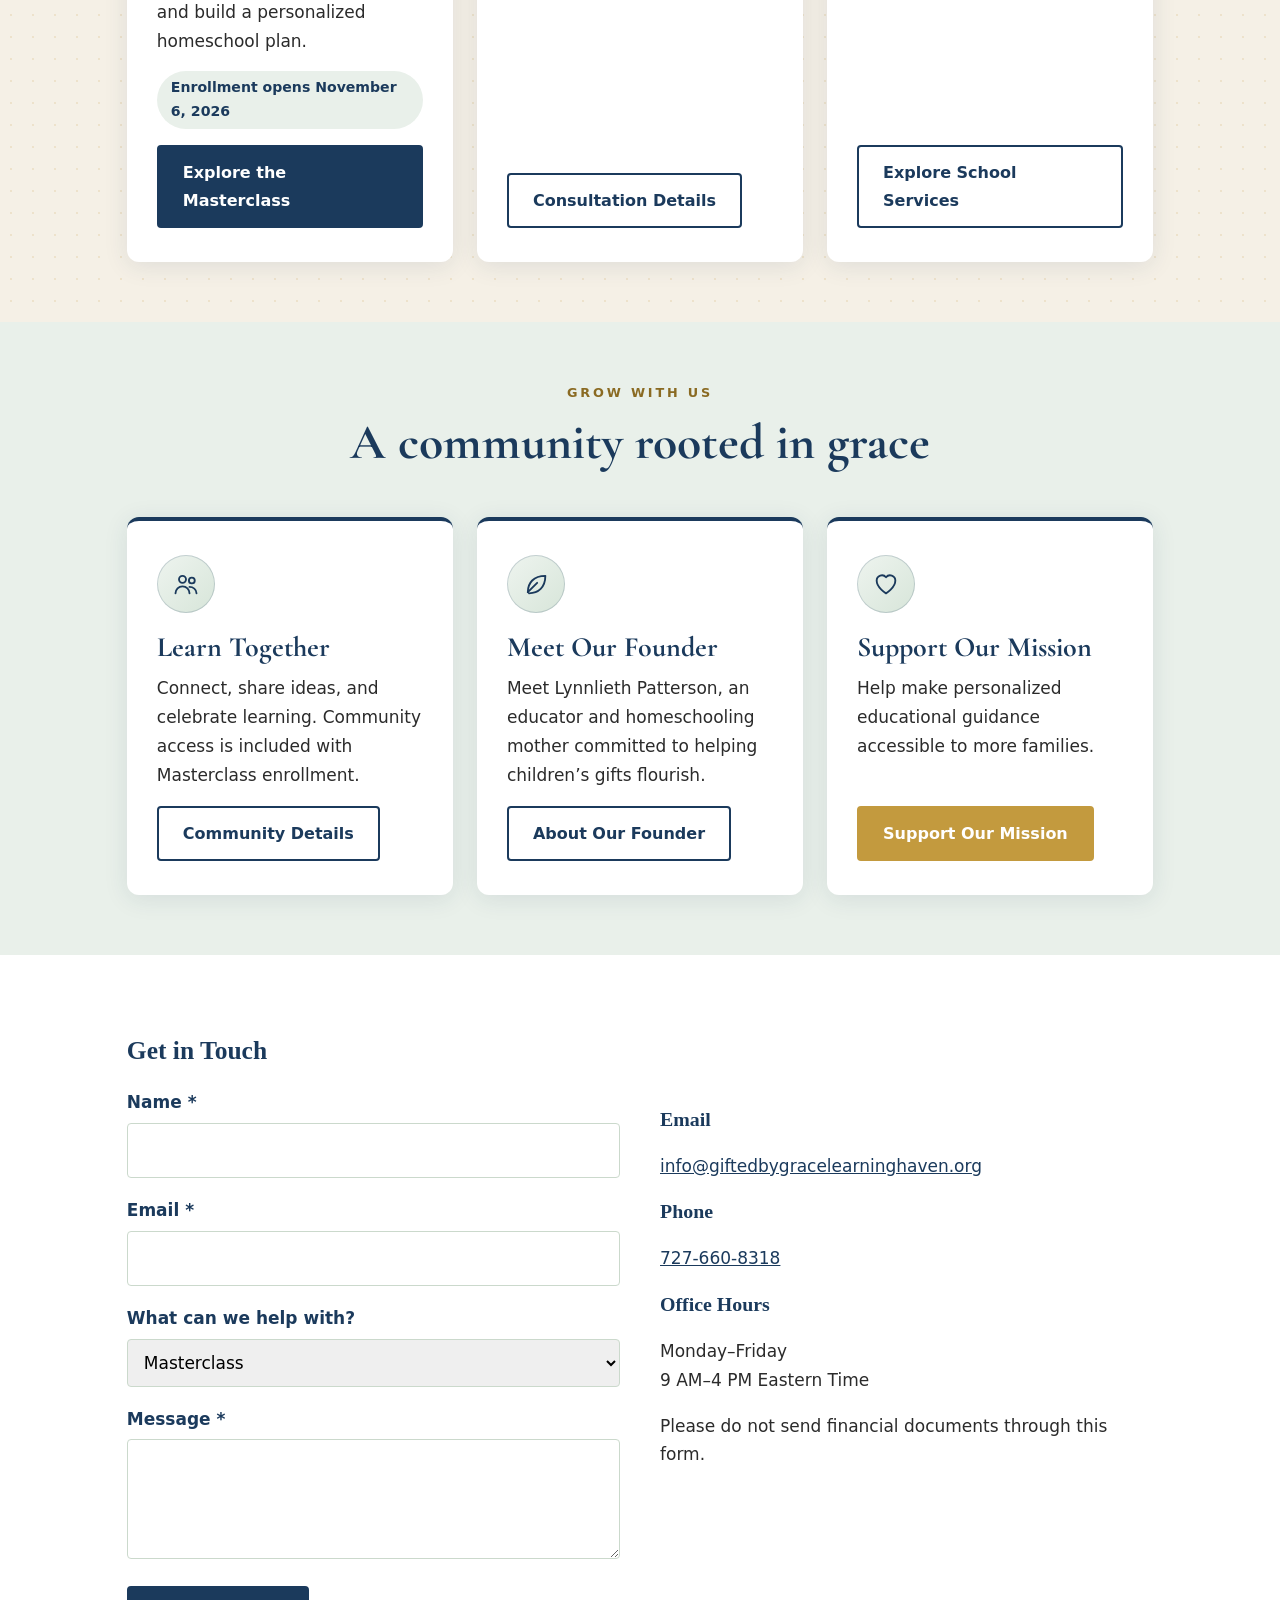
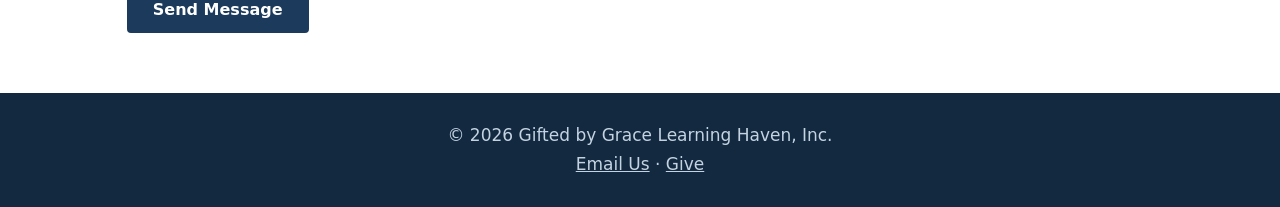
==== commit 101a867e: "Refresh homepage design: section headings, icons, gold accents, elegant serif" ====
--- a/index.html
+++ b/index.html
@@ -1 +1 @@
-<!doctype html><html lang="en"><head><meta charset="utf-8"><meta name="viewport" content="width=device-width,initial-scale=1"><title>Gifted by Grace Learning Haven | Homeschool Guidance</title><meta name="description" content="Faith-centered homeschool guidance, a personalized planning masterclass, and income-based consultations."><link rel="canonical" href="https://giftedbygracelearning.org/"><link rel="icon" href="images/favicon-32.png"><link rel="stylesheet" href="site.css"></head><body><header><nav><a class="brand" href="index.html"><img src="images/logo-512.png" alt="Gifted by Grace logo"><span>Gifted by Grace<br>Learning Haven</span></a><div class="links"><a href="about.html">About</a><a href="masterclass.html">Masterclass</a><a href="services.html">Services</a><a href="#contact">Contact</a><a href="giving.html">Give</a></div></nav></header><main><section class="hero"><h1>An education shaped around your child’s gifts.</h1><p>Faith-centered guidance to help you recognize your child’s strengths and build an education that fits.</p><a class="btn gold" href="#programs">Explore Our Programs</a></section><section class="wrap"><h2>Every child has gifts worth nurturing.</h2><p>We equip Christian families and small learning communities with personalized educational guidance and income-based access.</p><a class="btn" href="about.html">About Gifted by Grace</a></section><section class="cream" id="programs"><div class="wrap grid"><article class="card"><h2>Homeschool Matchmaker Masterclass</h2><p>Eight self-paced modules to discover your child’s strengths and build a personalized homeschool plan.</p><p>Enrollment opens November 6, 2026.</p><a class="btn navy" href="masterclass.html">Explore the Masterclass</a></article><article class="card"><h2>Personal Consultations</h2><p>One-on-one guidance for your family’s curriculum and learning decisions.</p><a class="btn" href="services.html#consultations">Consultation Details</a></article><article class="card"><h2>School Consulting</h2><p>Individualized curriculum support for microschools and small learning communities.</p><a class="btn" href="services.html#schools">Explore School Services</a></article></div></section><section class="sage"><div class="wrap grid"><article class="card"><h2>Learn Together</h2><p>Connect, share ideas, and celebrate learning. Community access is included with Masterclass enrollment.</p><a class="btn" href="masterclass.html#community">Community Details</a></article><article class="card"><h2>Meet Our Founder</h2><p>Meet Lynnlieth Patterson, an educator and homeschooling mother committed to helping children’s gifts flourish.</p><a class="btn" href="founder.html">About Our Founder</a></article><article class="card"><h2>Support Our Mission</h2><p>Help make personalized educational guidance accessible to more families.</p><a class="btn gold" href="giving.html">Support Our Mission</a></article></div></section><section class="wrap" id="contact"><h2>Get in Touch</h2><div class="contact"><form name="contact" method="POST" data-netlify="true" netlify-honeypot="bot-field" id="contactForm"><input type="hidden" name="form-name" value="contact"><p style="position:absolute;left:-9999px" aria-hidden="true"><label>Leave this blank<input name="bot-field" tabindex="-1"></label></p><label for="name">Name *</label><input id="name" name="name" required><label for="email">Email *</label><input id="email" name="email" type="email" required><label for="topic">What can we help with?</label><select id="topic" name="topic"><option>Masterclass</option><option>Included community</option><option>Consultation</option><option>Grace Tier eligibility</option><option>School consulting</option><option>Giving</option><option>Other</option></select><label for="message">Message *</label><textarea id="message" name="message" required></textarea><button class="btn navy" type="submit">Send Message</button><p id="formSuccess" hidden role="status">Thank you. Your message has been sent.</p><p id="formError" hidden role="alert">Your message could not be sent. Please email us directly.</p></form><div><h3>Email</h3><a href="mailto:info@giftedbygracelearninghaven.org">info@giftedbygracelearninghaven.org</a><h3>Phone</h3><a href="tel:7276608318">727-660-8318</a><h3>Office Hours</h3><p>Monday–Friday<br>9 AM–4 PM Eastern Time</p><p>Please do not send financial documents through this form.</p></div></div></section></main><footer>© 2026 Gifted by Grace Learning Haven, Inc.<br><a href="mailto:info@giftedbygracelearninghaven.org">Email Us</a> · <a href="giving.html">Give</a></footer><script>document.getElementById('contactForm').addEventListener('submit',function(e){e.preventDefault();var f=this,ok=document.getElementById('formSuccess'),err=document.getElementById('formError');ok.hidden=true;err.hidden=true;fetch('/',{method:'POST',headers:{'Content-Type':'application/x-www-form-urlencoded'},body:new URLSearchParams(new FormData(f)).toString()}).then(function(r){if(!r.ok)throw Error();f.reset();ok.hidden=false}).catch(function(){err.hidden=false})});</script></body></html>+<!doctype html><html lang="en"><head><meta charset="utf-8"><meta name="viewport" content="width=device-width,initial-scale=1"><title>Gifted by Grace Learning Haven | Homeschool Guidance</title><meta name="description" content="Faith-centered homeschool guidance, a personalized planning masterclass, and income-based consultations."><link rel="canonical" href="https://giftedbygracelearning.org/"><link rel="icon" href="images/favicon-32.png"><link rel="preconnect" href="https://fonts.googleapis.com"><link rel="preconnect" href="https://fonts.gstatic.com" crossorigin><link href="https://fonts.googleapis.com/css2?family=Cormorant+Garamond:ital,wght@0,600;0,700;1,600&display=swap" rel="stylesheet"><link rel="stylesheet" href="site.css"></head><body><header><nav><a class="brand" href="index.html"><img src="images/logo-512.png" alt="Gifted by Grace logo"><span>Gifted by Grace<br>Learning Haven</span></a><div class="links"><a href="about.html">About</a><a href="masterclass.html">Masterclass</a><a href="services.html">Services</a><a href="#contact">Contact</a><a href="giving.html">Give</a></div></nav></header><main><section class="hero"><h1>An education shaped around your child’s gifts.</h1><p>Faith-centered guidance to help you recognize your child’s strengths and build an education that fits.</p><a class="btn gold" href="#programs">Explore Our Programs</a></section><section class="wrap intro"><p class="eyebrow">Faith-Centered Homeschool Guidance</p><h2>Every child has <em>gifts</em> worth nurturing.</h2><div class="flourish" aria-hidden="true"><span></span><svg viewBox="0 0 24 24"><path d="M12 3c1.5 4 4.5 7 9 9-4.5 2-7.5 5-9 9-1.5-4-4.5-7-9-9 4.5-2 7.5-5 9-9z"/></svg><span></span></div><p>We equip Christian families and small learning communities with personalized educational guidance and income-based access.</p><a class="btn" href="about.html">About Gifted by Grace</a></section><section class="cream pattern" id="programs"><div class="wrap"><div class="section-head"><p class="eyebrow">How We Help</p><h2>Guidance for every step of your journey</h2></div><div class="grid"><article class="card"><span class="icon" aria-hidden="true"><svg viewBox="0 0 24 24" fill="none" stroke="currentColor" stroke-width="1.6" stroke-linecap="round" stroke-linejoin="round"><path d="M2 5c3-1.5 7-1.5 10 1 3-2.5 7-2.5 10-1v14c-3-1.5-7-1.5-10 1-3-2.5-7-2.5-10-1z"/><path d="M12 6v14"/></svg></span><h2>Homeschool Matchmaker Masterclass</h2><p>Eight self-paced modules to discover your child’s strengths and build a personalized homeschool plan.</p><p class="badge">Enrollment opens November 6, 2026</p><a class="btn navy" href="masterclass.html">Explore the Masterclass</a></article><article class="card"><span class="icon" aria-hidden="true"><svg viewBox="0 0 24 24" fill="none" stroke="currentColor" stroke-width="1.6" stroke-linecap="round" stroke-linejoin="round"><path d="M21 12a8 8 0 0 1-11.6 7.1L4 20l1-4.6A8 8 0 1 1 21 12z"/><path d="M8.5 11h7M8.5 14h4"/></svg></span><h2>Personal Consultations</h2><p>One-on-one guidance for your family’s curriculum and learning decisions.</p><a class="btn" href="services.html#consultations">Consultation Details</a></article><article class="card"><span class="icon" aria-hidden="true"><svg viewBox="0 0 24 24" fill="none" stroke="currentColor" stroke-width="1.6" stroke-linecap="round" stroke-linejoin="round"><path d="M3 10l9-5 9 5-9 5z"/><path d="M7 12.5V17c3 2 7 2 10 0v-4.5"/><path d="M21 10v5"/></svg></span><h2>School Consulting</h2><p>Individualized curriculum support for microschools and small learning communities.</p><a class="btn" href="services.html#schools">Explore School Services</a></article></div></div></section><section class="sage"><div class="wrap"><div class="section-head"><p class="eyebrow">Grow With Us</p><h2>A community rooted in grace</h2></div><div class="grid"><article class="card"><span class="icon" aria-hidden="true"><svg viewBox="0 0 24 24" fill="none" stroke="currentColor" stroke-width="1.6" stroke-linecap="round" stroke-linejoin="round"><circle cx="9" cy="8" r="3"/><circle cx="17" cy="9" r="2.5"/><path d="M3 20c0-3.5 2.7-6 6-6s6 2.5 6 6"/><path d="M15 14.5c3 0 6 2 6 5.5"/></svg></span><h2>Learn Together</h2><p>Connect, share ideas, and celebrate learning. Community access is included with Masterclass enrollment.</p><a class="btn" href="masterclass.html#community">Community Details</a></article><article class="card"><span class="icon" aria-hidden="true"><svg viewBox="0 0 24 24" fill="none" stroke="currentColor" stroke-width="1.6" stroke-linecap="round" stroke-linejoin="round"><path d="M5 19c0-8 5-14 15-14 0 10-6 15-14 15"/><path d="M5 19l8-8"/></svg></span><h2>Meet Our Founder</h2><p>Meet Lynnlieth Patterson, an educator and homeschooling mother committed to helping children’s gifts flourish.</p><a class="btn" href="founder.html">About Our Founder</a></article><article class="card"><span class="icon" aria-hidden="true"><svg viewBox="0 0 24 24" fill="none" stroke="currentColor" stroke-width="1.6" stroke-linecap="round" stroke-linejoin="round"><path d="M12 20s-8-4.8-8-11a4.5 4.5 0 0 1 8-2.8A4.5 4.5 0 0 1 20 9c0 6.2-8 11-8 11z"/></svg></span><h2>Support Our Mission</h2><p>Help make personalized educational guidance accessible to more families.</p><a class="btn gold" href="giving.html">Support Our Mission</a></article></div></div></section><section class="wrap" id="contact"><h2>Get in Touch</h2><div class="contact"><form name="contact" method="POST" data-netlify="true" netlify-honeypot="bot-field" id="contactForm"><input type="hidden" name="form-name" value="contact"><p style="position:absolute;left:-9999px" aria-hidden="true"><label>Leave this blank<input name="bot-field" tabindex="-1"></label></p><label for="name">Name *</label><input id="name" name="name" required><label for="email">Email *</label><input id="email" name="email" type="email" required><label for="topic">What can we help with?</label><select id="topic" name="topic"><option>Masterclass</option><option>Included community</option><option>Consultation</option><option>Grace Tier eligibility</option><option>School consulting</option><option>Giving</option><option>Other</option></select><label for="message">Message *</label><textarea id="message" name="message" required></textarea><button class="btn navy" type="submit">Send Message</button><p id="formSuccess" hidden role="status">Thank you. Your message has been sent.</p><p id="formError" hidden role="alert">Your message could not be sent. Please email us directly.</p></form><div><h3>Email</h3><a href="mailto:info@giftedbygracelearninghaven.org">info@giftedbygracelearninghaven.org</a><h3>Phone</h3><a href="tel:7276608318">727-660-8318</a><h3>Office Hours</h3><p>Monday–Friday<br>9 AM–4 PM Eastern Time</p><p>Please do not send financial documents through this form.</p></div></div></section></main><footer>© 2026 Gifted by Grace Learning Haven, Inc.<br><a href="mailto:info@giftedbygracelearninghaven.org">Email Us</a> · <a href="giving.html">Give</a></footer><script>document.getElementById('contactForm').addEventListener('submit',function(e){e.preventDefault();var f=this,ok=document.getElementById('formSuccess'),err=document.getElementById('formError');ok.hidden=true;err.hidden=true;fetch('/',{method:'POST',headers:{'Content-Type':'application/x-www-form-urlencoded'},body:new URLSearchParams(new FormData(f)).toString()}).then(function(r){if(!r.ok)throw Error();f.reset();ok.hidden=false}).catch(function(){err.hidden=false})});</script></body></html>
--- a/site.css
+++ b/site.css
@@ -1 +1,25 @@
-:root{--navy:#1B3A5C;--deep:#13293F;--cream:#F5F0E6;--sage:#E9F0EA;--gold:#C39A3E}*{box-sizing:border-box}body{margin:0;color:#2B2B2B;font:17px/1.7 system-ui,sans-serif}h1,h2,h3{font-family:Georgia,serif;line-height:1.2;color:var(--navy)}a{color:var(--navy)}header{background:#E6DFCD}nav{max-width:1180px;margin:auto;padding:16px 6%;display:flex;align-items:center;justify-content:space-between;gap:20px;flex-wrap:wrap}.brand{display:flex;align-items:center;gap:12px;text-decoration:none;font-family:Georgia,serif;font-weight:bold;line-height:1.2}.brand img{width:64px;height:64px;border-radius:50%}.links{display:flex;gap:20px;flex-wrap:wrap}.links a{text-decoration:none}.wrap{max-width:1180px;margin:auto;padding:60px 6%}.hero{text-align:center;background:linear-gradient(rgba(19,41,63,.45),rgba(19,41,63,.6)),url('images/hero.jpg') center 30%/cover;padding:100px 6%;color:white}.hero h1{color:white;font-size:clamp(2.2rem,5vw,4rem);max-width:900px;margin:0 auto 20px}.hero p{font-size:1.25rem;max-width:650px;margin:0 auto 28px}.btn{display:inline-block;padding:12px 24px;border:2px solid var(--navy);border-radius:4px;text-decoration:none;font-family:inherit;font-size:16px;font-weight:600;color:var(--navy);cursor:pointer}.gold{background:var(--gold);border-color:var(--gold);color:white}.navy{background:var(--navy);color:white}.cream{background:var(--cream)}.sage{background:var(--sage)}.grid{display:grid;grid-template-columns:repeat(3,minmax(0,1fr));gap:24px}.card{background:white;padding:28px;border-radius:8px;box-shadow:0 4px 24px rgba(27,58,92,.1)}.card h2{font-size:1.5rem;margin-top:0}.detail{max-width:900px}.detail h1{font-size:clamp(2rem,4vw,3rem)}.detail h2{margin-top:36px}.detail li{margin-bottom:12px}.price{font-weight:600;color:var(--navy)}.contact{display:grid;grid-template-columns:1fr 1fr;gap:40px}label{display:block;font-weight:600;color:var(--navy)}input,select,textarea{width:100%;padding:12px;margin:6px 0 18px;border:1px solid #CBD9CC;border-radius:4px;font:inherit}textarea{min-height:120px}footer{background:var(--deep);color:#C3D3E2;padding:28px 6%;text-align:center}footer a{color:#C3D3E2}a:focus-visible,button:focus-visible{outline:3px solid var(--gold);outline-offset:4px}table{border-collapse:collapse;width:100%;margin:24px 0}th,td{text-align:left;padding:12px;border-bottom:1px solid #CBD9CC}html{scroll-behavior:smooth}@media(max-width:850px){.grid{grid-template-columns:1fr 1fr}.contact{grid-template-columns:1fr}}@media(max-width:560px){.grid{grid-template-columns:1fr}.hero{padding:70px 6%}.wrap{padding:44px 6%}table{font-size:15px}}+:root{--navy:#1B3A5C;--deep:#13293F;--cream:#F5F0E6;--sage:#E9F0EA;--gold:#C39A3E}*{box-sizing:border-box}body{margin:0;color:#2B2B2B;font:17px/1.7 system-ui,sans-serif}h1,h2,h3{font-family:Georgia,serif;line-height:1.2;color:var(--navy)}a{color:var(--navy)}header{background:#E6DFCD}nav{max-width:1180px;margin:auto;padding:16px 6%;display:flex;align-items:center;justify-content:space-between;gap:20px;flex-wrap:wrap}.brand{display:flex;align-items:center;gap:12px;text-decoration:none;font-family:Georgia,serif;font-weight:bold;line-height:1.2}.brand img{width:64px;height:64px;border-radius:50%}.links{display:flex;gap:20px;flex-wrap:wrap}.links a{text-decoration:none}.wrap{max-width:1180px;margin:auto;padding:60px 6%}.hero{text-align:center;background:linear-gradient(rgba(19,41,63,.45),rgba(19,41,63,.6)),url('images/hero.jpg') center 30%/cover;padding:100px 6%;color:white}.hero h1{color:white;font-size:clamp(2.2rem,5vw,4rem);max-width:900px;margin:0 auto 20px}.hero p{font-size:1.25rem;max-width:650px;margin:0 auto 28px}.btn{display:inline-block;padding:12px 24px;border:2px solid var(--navy);border-radius:4px;text-decoration:none;font-family:inherit;font-size:16px;font-weight:600;color:var(--navy);cursor:pointer}.gold{background:var(--gold);border-color:var(--gold);color:white}.navy{background:var(--navy);color:white}.cream{background:var(--cream)}.sage{background:var(--sage)}.grid{display:grid;grid-template-columns:repeat(3,minmax(0,1fr));gap:24px}.card{background:white;padding:28px;border-radius:8px;box-shadow:0 4px 24px rgba(27,58,92,.1)}.card h2{font-size:1.5rem;margin-top:0}.detail{max-width:900px}.detail h1{font-size:clamp(2rem,4vw,3rem)}.detail h2{margin-top:36px}.detail li{margin-bottom:12px}.price{font-weight:600;color:var(--navy)}.contact{display:grid;grid-template-columns:1fr 1fr;gap:40px}label{display:block;font-weight:600;color:var(--navy)}input,select,textarea{width:100%;padding:12px;margin:6px 0 18px;border:1px solid #CBD9CC;border-radius:4px;font:inherit}textarea{min-height:120px}footer{background:var(--deep);color:#C3D3E2;padding:28px 6%;text-align:center}footer a{color:#C3D3E2}a:focus-visible,button:focus-visible{outline:3px solid var(--gold);outline-offset:4px}table{border-collapse:collapse;width:100%;margin:24px 0}th,td{text-align:left;padding:12px;border-bottom:1px solid #CBD9CC}html{scroll-behavior:smooth}@media(max-width:850px){.grid{grid-template-columns:1fr 1fr}.contact{grid-template-columns:1fr}}@media(max-width:560px){.grid{grid-template-columns:1fr}.hero{padding:70px 6%}.wrap{padding:44px 6%}table{font-size:15px}}
+/* Homepage refresh */
+.intro{text-align:center;max-width:860px;padding-top:80px;padding-bottom:70px}
+.intro h2,.section-head h2{font-family:'Cormorant Garamond',Georgia,serif;font-weight:700;font-size:clamp(2.1rem,4.2vw,3.1rem);margin:.2em 0 .3em}
+.intro h2 em{color:#A07A2C;font-style:italic}
+.intro p{font-size:1.15rem}
+.eyebrow{font-size:.8rem;letter-spacing:.22em;text-transform:uppercase;color:#8A6A22;font-weight:700;margin:0}
+.flourish{display:flex;align-items:center;justify-content:center;gap:14px;margin:6px auto 22px}
+.flourish span{height:1px;width:70px;background:var(--gold);opacity:.6}
+.flourish svg{width:16px;height:16px;fill:var(--gold)}
+.section-head{text-align:center;margin-bottom:44px}
+.pattern{background-color:var(--cream);background-image:radial-gradient(rgba(195,154,62,.16) 1.2px,transparent 1.2px);background-size:22px 22px}
+.card{display:flex;flex-direction:column;align-items:flex-start;border-top:4px solid var(--gold);border-radius:12px;padding:34px 30px;transition:transform .25s ease,box-shadow .25s ease}
+.card:hover{transform:translateY(-6px);box-shadow:0 16px 40px rgba(27,58,92,.16)}
+.card h2{font-family:'Cormorant Garamond',Georgia,serif;font-weight:700;font-size:1.75rem;margin:18px 0 10px}
+.card p{margin:0 0 16px}
+.card .btn{margin-top:auto}
+.icon{display:grid;place-items:center;width:58px;height:58px;border-radius:50%;background:linear-gradient(135deg,#FBF4E2,#F1E3BC);color:var(--navy);box-shadow:inset 0 0 0 1px rgba(195,154,62,.45)}
+.icon svg{width:28px;height:28px}
+.badge{display:inline-block;background:var(--sage);color:var(--navy);font-size:.88rem;font-weight:600;padding:5px 14px;border-radius:999px}
+.sage .card{border-top-color:var(--navy)}
+.sage .icon{background:linear-gradient(135deg,#EEF4EF,#D7E5D9);box-shadow:inset 0 0 0 1px rgba(27,58,92,.18)}
+.btn{transition:background .2s,color .2s,transform .2s}.btn:hover{transform:translateY(-1px)}
+.btn:not(.gold):not(.navy):hover{background:var(--navy);color:#fff}
+@media (prefers-reduced-motion:reduce){.card,.btn{transition:none}.card:hover,.btn:hover{transform:none}}
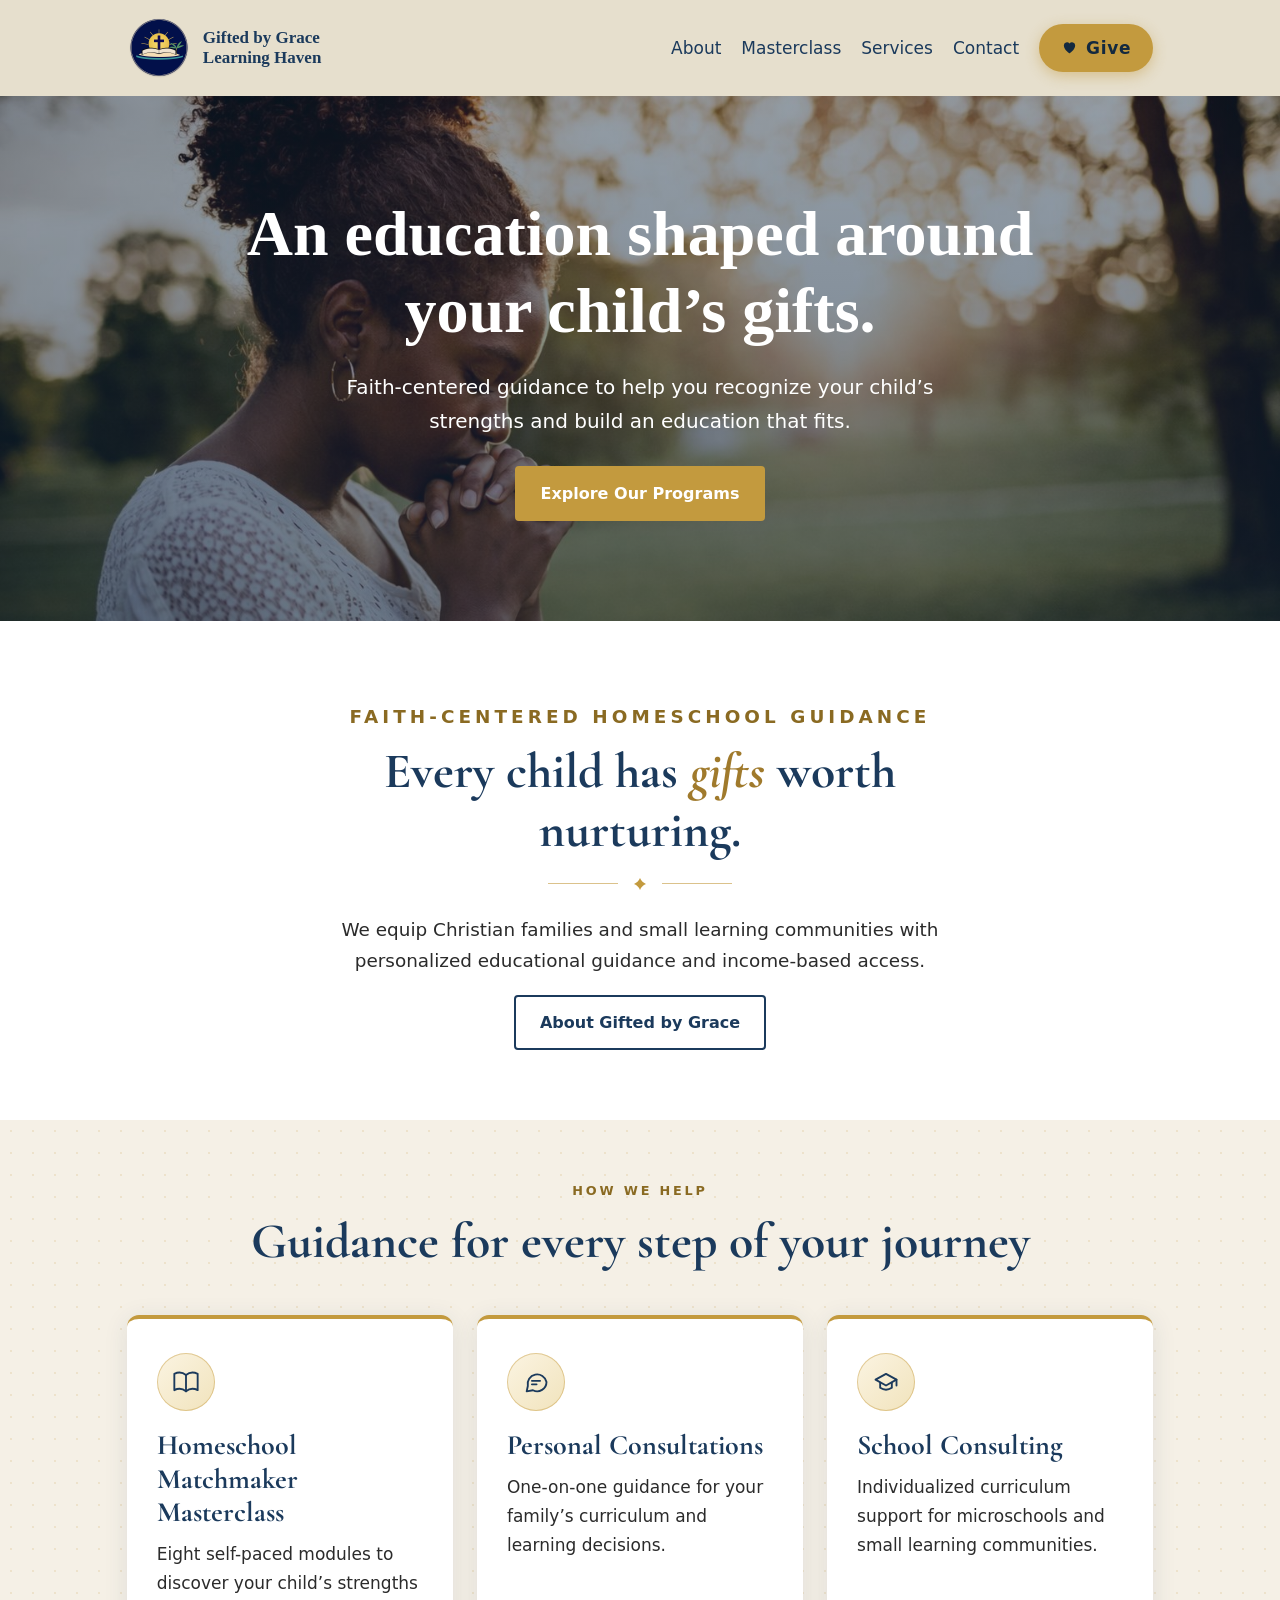
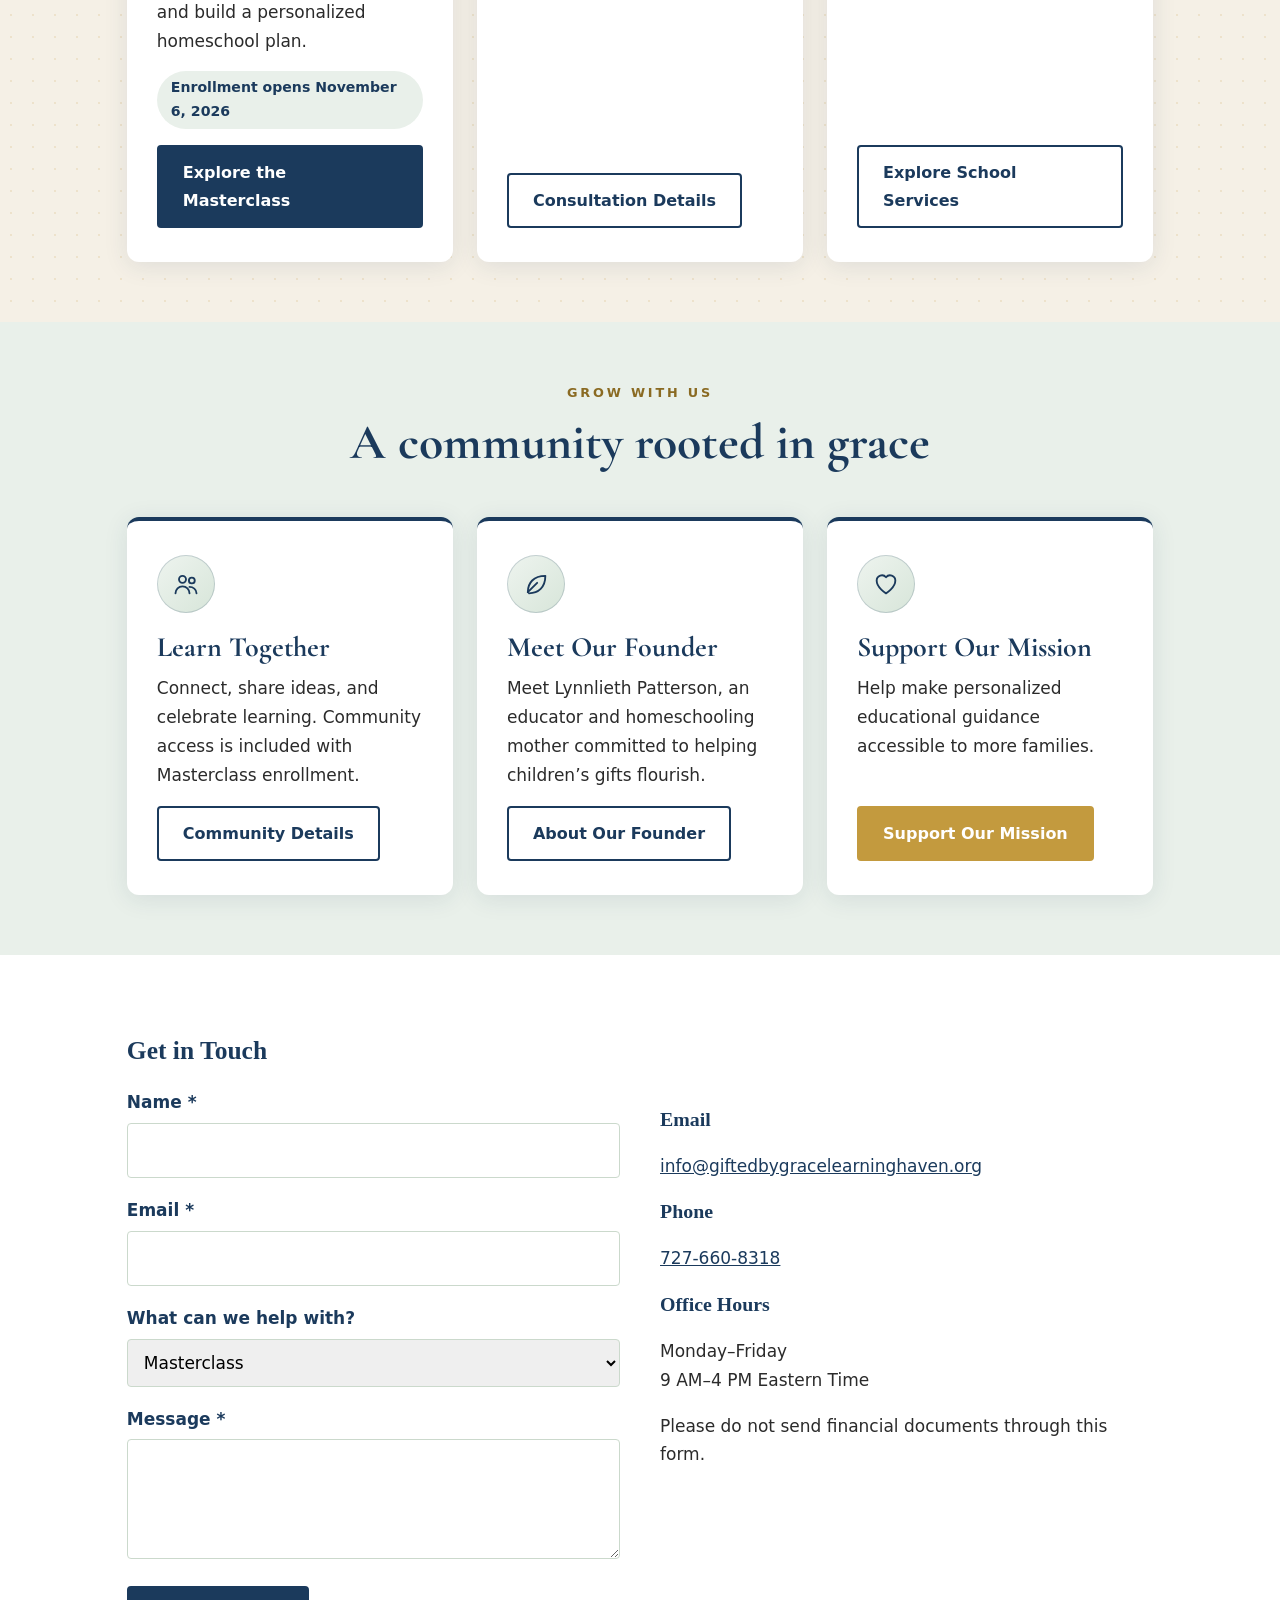
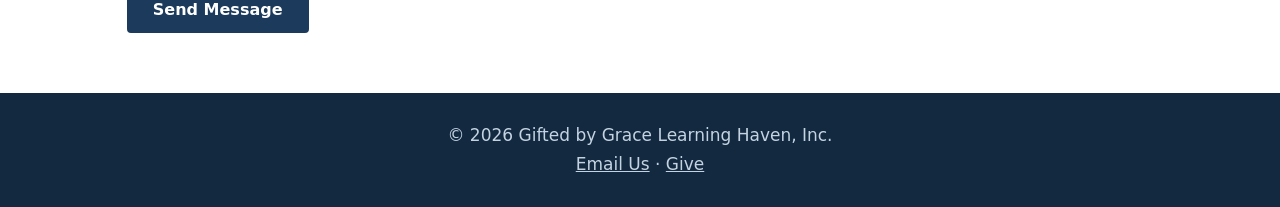
==== commit b68c1459: "Make Give button prominent on every page" ====
--- a/index.html
+++ b/index.html
@@ -1 +1 @@
-<!doctype html><html lang="en"><head><meta charset="utf-8"><meta name="viewport" content="width=device-width,initial-scale=1"><title>Gifted by Grace Learning Haven | Homeschool Guidance</title><meta name="description" content="Faith-centered homeschool guidance, a personalized planning masterclass, and income-based consultations."><link rel="canonical" href="https://giftedbygracelearning.org/"><link rel="icon" href="images/favicon-32.png"><link rel="preconnect" href="https://fonts.googleapis.com"><link rel="preconnect" href="https://fonts.gstatic.com" crossorigin><link href="https://fonts.googleapis.com/css2?family=Cormorant+Garamond:ital,wght@0,600;0,700;1,600&display=swap" rel="stylesheet"><link rel="stylesheet" href="site.css"></head><body><header><nav><a class="brand" href="index.html"><img src="images/logo-512.png" alt="Gifted by Grace logo"><span>Gifted by Grace<br>Learning Haven</span></a><div class="links"><a href="about.html">About</a><a href="masterclass.html">Masterclass</a><a href="services.html">Services</a><a href="#contact">Contact</a><a href="giving.html">Give</a></div></nav></header><main><section class="hero"><h1>An education shaped around your child’s gifts.</h1><p>Faith-centered guidance to help you recognize your child’s strengths and build an education that fits.</p><a class="btn gold" href="#programs">Explore Our Programs</a></section><section class="wrap intro"><p class="eyebrow">Faith-Centered Homeschool Guidance</p><h2>Every child has <em>gifts</em> worth nurturing.</h2><div class="flourish" aria-hidden="true"><span></span><svg viewBox="0 0 24 24"><path d="M12 3c1.5 4 4.5 7 9 9-4.5 2-7.5 5-9 9-1.5-4-4.5-7-9-9 4.5-2 7.5-5 9-9z"/></svg><span></span></div><p>We equip Christian families and small learning communities with personalized educational guidance and income-based access.</p><a class="btn" href="about.html">About Gifted by Grace</a></section><section class="cream pattern" id="programs"><div class="wrap"><div class="section-head"><p class="eyebrow">How We Help</p><h2>Guidance for every step of your journey</h2></div><div class="grid"><article class="card"><span class="icon" aria-hidden="true"><svg viewBox="0 0 24 24" fill="none" stroke="currentColor" stroke-width="1.6" stroke-linecap="round" stroke-linejoin="round"><path d="M2 5c3-1.5 7-1.5 10 1 3-2.5 7-2.5 10-1v14c-3-1.5-7-1.5-10 1-3-2.5-7-2.5-10-1z"/><path d="M12 6v14"/></svg></span><h2>Homeschool Matchmaker Masterclass</h2><p>Eight self-paced modules to discover your child’s strengths and build a personalized homeschool plan.</p><p class="badge">Enrollment opens November 6, 2026</p><a class="btn navy" href="masterclass.html">Explore the Masterclass</a></article><article class="card"><span class="icon" aria-hidden="true"><svg viewBox="0 0 24 24" fill="none" stroke="currentColor" stroke-width="1.6" stroke-linecap="round" stroke-linejoin="round"><path d="M21 12a8 8 0 0 1-11.6 7.1L4 20l1-4.6A8 8 0 1 1 21 12z"/><path d="M8.5 11h7M8.5 14h4"/></svg></span><h2>Personal Consultations</h2><p>One-on-one guidance for your family’s curriculum and learning decisions.</p><a class="btn" href="services.html#consultations">Consultation Details</a></article><article class="card"><span class="icon" aria-hidden="true"><svg viewBox="0 0 24 24" fill="none" stroke="currentColor" stroke-width="1.6" stroke-linecap="round" stroke-linejoin="round"><path d="M3 10l9-5 9 5-9 5z"/><path d="M7 12.5V17c3 2 7 2 10 0v-4.5"/><path d="M21 10v5"/></svg></span><h2>School Consulting</h2><p>Individualized curriculum support for microschools and small learning communities.</p><a class="btn" href="services.html#schools">Explore School Services</a></article></div></div></section><section class="sage"><div class="wrap"><div class="section-head"><p class="eyebrow">Grow With Us</p><h2>A community rooted in grace</h2></div><div class="grid"><article class="card"><span class="icon" aria-hidden="true"><svg viewBox="0 0 24 24" fill="none" stroke="currentColor" stroke-width="1.6" stroke-linecap="round" stroke-linejoin="round"><circle cx="9" cy="8" r="3"/><circle cx="17" cy="9" r="2.5"/><path d="M3 20c0-3.5 2.7-6 6-6s6 2.5 6 6"/><path d="M15 14.5c3 0 6 2 6 5.5"/></svg></span><h2>Learn Together</h2><p>Connect, share ideas, and celebrate learning. Community access is included with Masterclass enrollment.</p><a class="btn" href="masterclass.html#community">Community Details</a></article><article class="card"><span class="icon" aria-hidden="true"><svg viewBox="0 0 24 24" fill="none" stroke="currentColor" stroke-width="1.6" stroke-linecap="round" stroke-linejoin="round"><path d="M5 19c0-8 5-14 15-14 0 10-6 15-14 15"/><path d="M5 19l8-8"/></svg></span><h2>Meet Our Founder</h2><p>Meet Lynnlieth Patterson, an educator and homeschooling mother committed to helping children’s gifts flourish.</p><a class="btn" href="founder.html">About Our Founder</a></article><article class="card"><span class="icon" aria-hidden="true"><svg viewBox="0 0 24 24" fill="none" stroke="currentColor" stroke-width="1.6" stroke-linecap="round" stroke-linejoin="round"><path d="M12 20s-8-4.8-8-11a4.5 4.5 0 0 1 8-2.8A4.5 4.5 0 0 1 20 9c0 6.2-8 11-8 11z"/></svg></span><h2>Support Our Mission</h2><p>Help make personalized educational guidance accessible to more families.</p><a class="btn gold" href="giving.html">Support Our Mission</a></article></div></div></section><section class="wrap" id="contact"><h2>Get in Touch</h2><div class="contact"><form name="contact" method="POST" data-netlify="true" netlify-honeypot="bot-field" id="contactForm"><input type="hidden" name="form-name" value="contact"><p style="position:absolute;left:-9999px" aria-hidden="true"><label>Leave this blank<input name="bot-field" tabindex="-1"></label></p><label for="name">Name *</label><input id="name" name="name" required><label for="email">Email *</label><input id="email" name="email" type="email" required><label for="topic">What can we help with?</label><select id="topic" name="topic"><option>Masterclass</option><option>Included community</option><option>Consultation</option><option>Grace Tier eligibility</option><option>School consulting</option><option>Giving</option><option>Other</option></select><label for="message">Message *</label><textarea id="message" name="message" required></textarea><button class="btn navy" type="submit">Send Message</button><p id="formSuccess" hidden role="status">Thank you. Your message has been sent.</p><p id="formError" hidden role="alert">Your message could not be sent. Please email us directly.</p></form><div><h3>Email</h3><a href="mailto:info@giftedbygracelearninghaven.org">info@giftedbygracelearninghaven.org</a><h3>Phone</h3><a href="tel:7276608318">727-660-8318</a><h3>Office Hours</h3><p>Monday–Friday<br>9 AM–4 PM Eastern Time</p><p>Please do not send financial documents through this form.</p></div></div></section></main><footer>© 2026 Gifted by Grace Learning Haven, Inc.<br><a href="mailto:info@giftedbygracelearninghaven.org">Email Us</a> · <a href="giving.html">Give</a></footer><script>document.getElementById('contactForm').addEventListener('submit',function(e){e.preventDefault();var f=this,ok=document.getElementById('formSuccess'),err=document.getElementById('formError');ok.hidden=true;err.hidden=true;fetch('/',{method:'POST',headers:{'Content-Type':'application/x-www-form-urlencoded'},body:new URLSearchParams(new FormData(f)).toString()}).then(function(r){if(!r.ok)throw Error();f.reset();ok.hidden=false}).catch(function(){err.hidden=false})});</script></body></html>+<!doctype html><html lang="en"><head><meta charset="utf-8"><meta name="viewport" content="width=device-width,initial-scale=1"><title>Gifted by Grace Learning Haven | Homeschool Guidance</title><meta name="description" content="Faith-centered homeschool guidance, a personalized planning masterclass, and income-based consultations."><link rel="canonical" href="https://giftedbygracelearning.org/"><link rel="icon" href="images/favicon-32.png"><link rel="preconnect" href="https://fonts.googleapis.com"><link rel="preconnect" href="https://fonts.gstatic.com" crossorigin><link href="https://fonts.googleapis.com/css2?family=Cormorant+Garamond:ital,wght@0,600;0,700;1,600&display=swap" rel="stylesheet"><link rel="stylesheet" href="site.css"></head><body><header><nav><a class="brand" href="index.html"><img src="images/logo-512.png" alt="Gifted by Grace logo"><span>Gifted by Grace<br>Learning Haven</span></a><div class="links"><a href="about.html">About</a><a href="masterclass.html">Masterclass</a><a href="services.html">Services</a><a href="#contact">Contact</a><a class="give-btn" href="giving.html"><svg viewBox="0 0 24 24" aria-hidden="true"><path d="M12 20s-8-4.8-8-11a4.5 4.5 0 0 1 8-2.8A4.5 4.5 0 0 1 20 9c0 6.2-8 11-8 11z"/></svg>Give</a></div></nav></header><main><section class="hero"><h1>An education shaped around your child’s gifts.</h1><p>Faith-centered guidance to help you recognize your child’s strengths and build an education that fits.</p><a class="btn gold" href="#programs">Explore Our Programs</a></section><section class="wrap intro"><p class="eyebrow">Faith-Centered Homeschool Guidance</p><h2>Every child has <em>gifts</em> worth nurturing.</h2><div class="flourish" aria-hidden="true"><span></span><svg viewBox="0 0 24 24"><path d="M12 3c1.5 4 4.5 7 9 9-4.5 2-7.5 5-9 9-1.5-4-4.5-7-9-9 4.5-2 7.5-5 9-9z"/></svg><span></span></div><p>We equip Christian families and small learning communities with personalized educational guidance and income-based access.</p><a class="btn" href="about.html">About Gifted by Grace</a></section><section class="cream pattern" id="programs"><div class="wrap"><div class="section-head"><p class="eyebrow">How We Help</p><h2>Guidance for every step of your journey</h2></div><div class="grid"><article class="card"><span class="icon" aria-hidden="true"><svg viewBox="0 0 24 24" fill="none" stroke="currentColor" stroke-width="1.6" stroke-linecap="round" stroke-linejoin="round"><path d="M2 5c3-1.5 7-1.5 10 1 3-2.5 7-2.5 10-1v14c-3-1.5-7-1.5-10 1-3-2.5-7-2.5-10-1z"/><path d="M12 6v14"/></svg></span><h2>Homeschool Matchmaker Masterclass</h2><p>Eight self-paced modules to discover your child’s strengths and build a personalized homeschool plan.</p><p class="badge">Enrollment opens November 6, 2026</p><a class="btn navy" href="masterclass.html">Explore the Masterclass</a></article><article class="card"><span class="icon" aria-hidden="true"><svg viewBox="0 0 24 24" fill="none" stroke="currentColor" stroke-width="1.6" stroke-linecap="round" stroke-linejoin="round"><path d="M21 12a8 8 0 0 1-11.6 7.1L4 20l1-4.6A8 8 0 1 1 21 12z"/><path d="M8.5 11h7M8.5 14h4"/></svg></span><h2>Personal Consultations</h2><p>One-on-one guidance for your family’s curriculum and learning decisions.</p><a class="btn" href="services.html#consultations">Consultation Details</a></article><article class="card"><span class="icon" aria-hidden="true"><svg viewBox="0 0 24 24" fill="none" stroke="currentColor" stroke-width="1.6" stroke-linecap="round" stroke-linejoin="round"><path d="M3 10l9-5 9 5-9 5z"/><path d="M7 12.5V17c3 2 7 2 10 0v-4.5"/><path d="M21 10v5"/></svg></span><h2>School Consulting</h2><p>Individualized curriculum support for microschools and small learning communities.</p><a class="btn" href="services.html#schools">Explore School Services</a></article></div></div></section><section class="sage"><div class="wrap"><div class="section-head"><p class="eyebrow">Grow With Us</p><h2>A community rooted in grace</h2></div><div class="grid"><article class="card"><span class="icon" aria-hidden="true"><svg viewBox="0 0 24 24" fill="none" stroke="currentColor" stroke-width="1.6" stroke-linecap="round" stroke-linejoin="round"><circle cx="9" cy="8" r="3"/><circle cx="17" cy="9" r="2.5"/><path d="M3 20c0-3.5 2.7-6 6-6s6 2.5 6 6"/><path d="M15 14.5c3 0 6 2 6 5.5"/></svg></span><h2>Learn Together</h2><p>Connect, share ideas, and celebrate learning. Community access is included with Masterclass enrollment.</p><a class="btn" href="masterclass.html#community">Community Details</a></article><article class="card"><span class="icon" aria-hidden="true"><svg viewBox="0 0 24 24" fill="none" stroke="currentColor" stroke-width="1.6" stroke-linecap="round" stroke-linejoin="round"><path d="M5 19c0-8 5-14 15-14 0 10-6 15-14 15"/><path d="M5 19l8-8"/></svg></span><h2>Meet Our Founder</h2><p>Meet Lynnlieth Patterson, an educator and homeschooling mother committed to helping children’s gifts flourish.</p><a class="btn" href="founder.html">About Our Founder</a></article><article class="card"><span class="icon" aria-hidden="true"><svg viewBox="0 0 24 24" fill="none" stroke="currentColor" stroke-width="1.6" stroke-linecap="round" stroke-linejoin="round"><path d="M12 20s-8-4.8-8-11a4.5 4.5 0 0 1 8-2.8A4.5 4.5 0 0 1 20 9c0 6.2-8 11-8 11z"/></svg></span><h2>Support Our Mission</h2><p>Help make personalized educational guidance accessible to more families.</p><a class="btn gold" href="giving.html">Support Our Mission</a></article></div></div></section><section class="wrap" id="contact"><h2>Get in Touch</h2><div class="contact"><form name="contact" method="POST" data-netlify="true" netlify-honeypot="bot-field" id="contactForm"><input type="hidden" name="form-name" value="contact"><p style="position:absolute;left:-9999px" aria-hidden="true"><label>Leave this blank<input name="bot-field" tabindex="-1"></label></p><label for="name">Name *</label><input id="name" name="name" required><label for="email">Email *</label><input id="email" name="email" type="email" required><label for="topic">What can we help with?</label><select id="topic" name="topic"><option>Masterclass</option><option>Included community</option><option>Consultation</option><option>Grace Tier eligibility</option><option>School consulting</option><option>Giving</option><option>Other</option></select><label for="message">Message *</label><textarea id="message" name="message" required></textarea><button class="btn navy" type="submit">Send Message</button><p id="formSuccess" hidden role="status">Thank you. Your message has been sent.</p><p id="formError" hidden role="alert">Your message could not be sent. Please email us directly.</p></form><div><h3>Email</h3><a href="mailto:info@giftedbygracelearninghaven.org">info@giftedbygracelearninghaven.org</a><h3>Phone</h3><a href="tel:7276608318">727-660-8318</a><h3>Office Hours</h3><p>Monday–Friday<br>9 AM–4 PM Eastern Time</p><p>Please do not send financial documents through this form.</p></div></div></section></main><footer>© 2026 Gifted by Grace Learning Haven, Inc.<br><a href="mailto:info@giftedbygracelearninghaven.org">Email Us</a> · <a href="giving.html">Give</a></footer><script>document.getElementById('contactForm').addEventListener('submit',function(e){e.preventDefault();var f=this,ok=document.getElementById('formSuccess'),err=document.getElementById('formError');ok.hidden=true;err.hidden=true;fetch('/',{method:'POST',headers:{'Content-Type':'application/x-www-form-urlencoded'},body:new URLSearchParams(new FormData(f)).toString()}).then(function(r){if(!r.ok)throw Error();f.reset();ok.hidden=false}).catch(function(){err.hidden=false})});</script></body></html>
--- a/site.css
+++ b/site.css
@@ -23,3 +23,19 @@
 .btn{transition:background .2s,color .2s,transform .2s}.btn:hover{transform:translateY(-1px)}
 .btn:not(.gold):not(.navy):hover{background:var(--navy);color:#fff}
 @media (prefers-reduced-motion:reduce){.card,.btn{transition:none}.card:hover,.btn:hover{transform:none}}
+
+/* Founder page */
+.detail.founder{max-width:1080px;display:grid;grid-template-columns:minmax(0,380px) minmax(0,1fr);gap:56px;align-items:start}
+.founder-photo{margin:0;position:sticky;top:24px;text-align:center}
+.founder-photo img{width:100%;height:auto;display:block;border-radius:14px;box-shadow:14px 14px 0 var(--cream),14px 14px 0 1px rgba(195,154,62,.55),0 12px 32px rgba(27,58,92,.15)}
+.founder-photo figcaption{margin-top:26px;font-family:'Cormorant Garamond',Georgia,serif;font-size:1.4rem;font-weight:700;color:var(--navy);line-height:1.3}
+.founder-photo figcaption span{font-family:system-ui,sans-serif;font-size:.8rem;letter-spacing:.18em;text-transform:uppercase;color:#8A6A22;font-weight:700}
+.founder-text h1{font-family:'Cormorant Garamond',Georgia,serif;font-weight:700;margin-top:0}
+@media(max-width:850px){.detail.founder{grid-template-columns:1fr;gap:28px}.founder-photo{position:static;max-width:340px;margin:0 auto}}
+
+/* Give button */
+.links{align-items:center}
+.links a.give-btn{display:inline-flex;align-items:center;gap:8px;background:var(--gold);color:var(--deep);font-weight:700;letter-spacing:.04em;padding:10px 22px;border-radius:999px;box-shadow:0 4px 14px rgba(195,154,62,.45);transition:background .2s,transform .2s,box-shadow .2s}
+.links a.give-btn svg{width:17px;height:17px;fill:currentColor}
+.links a.give-btn:hover{background:var(--navy);color:#fff;transform:translateY(-2px);box-shadow:0 8px 20px rgba(195,154,62,.5)}
+@media (prefers-reduced-motion:reduce){.links a.give-btn:hover{transform:none}}
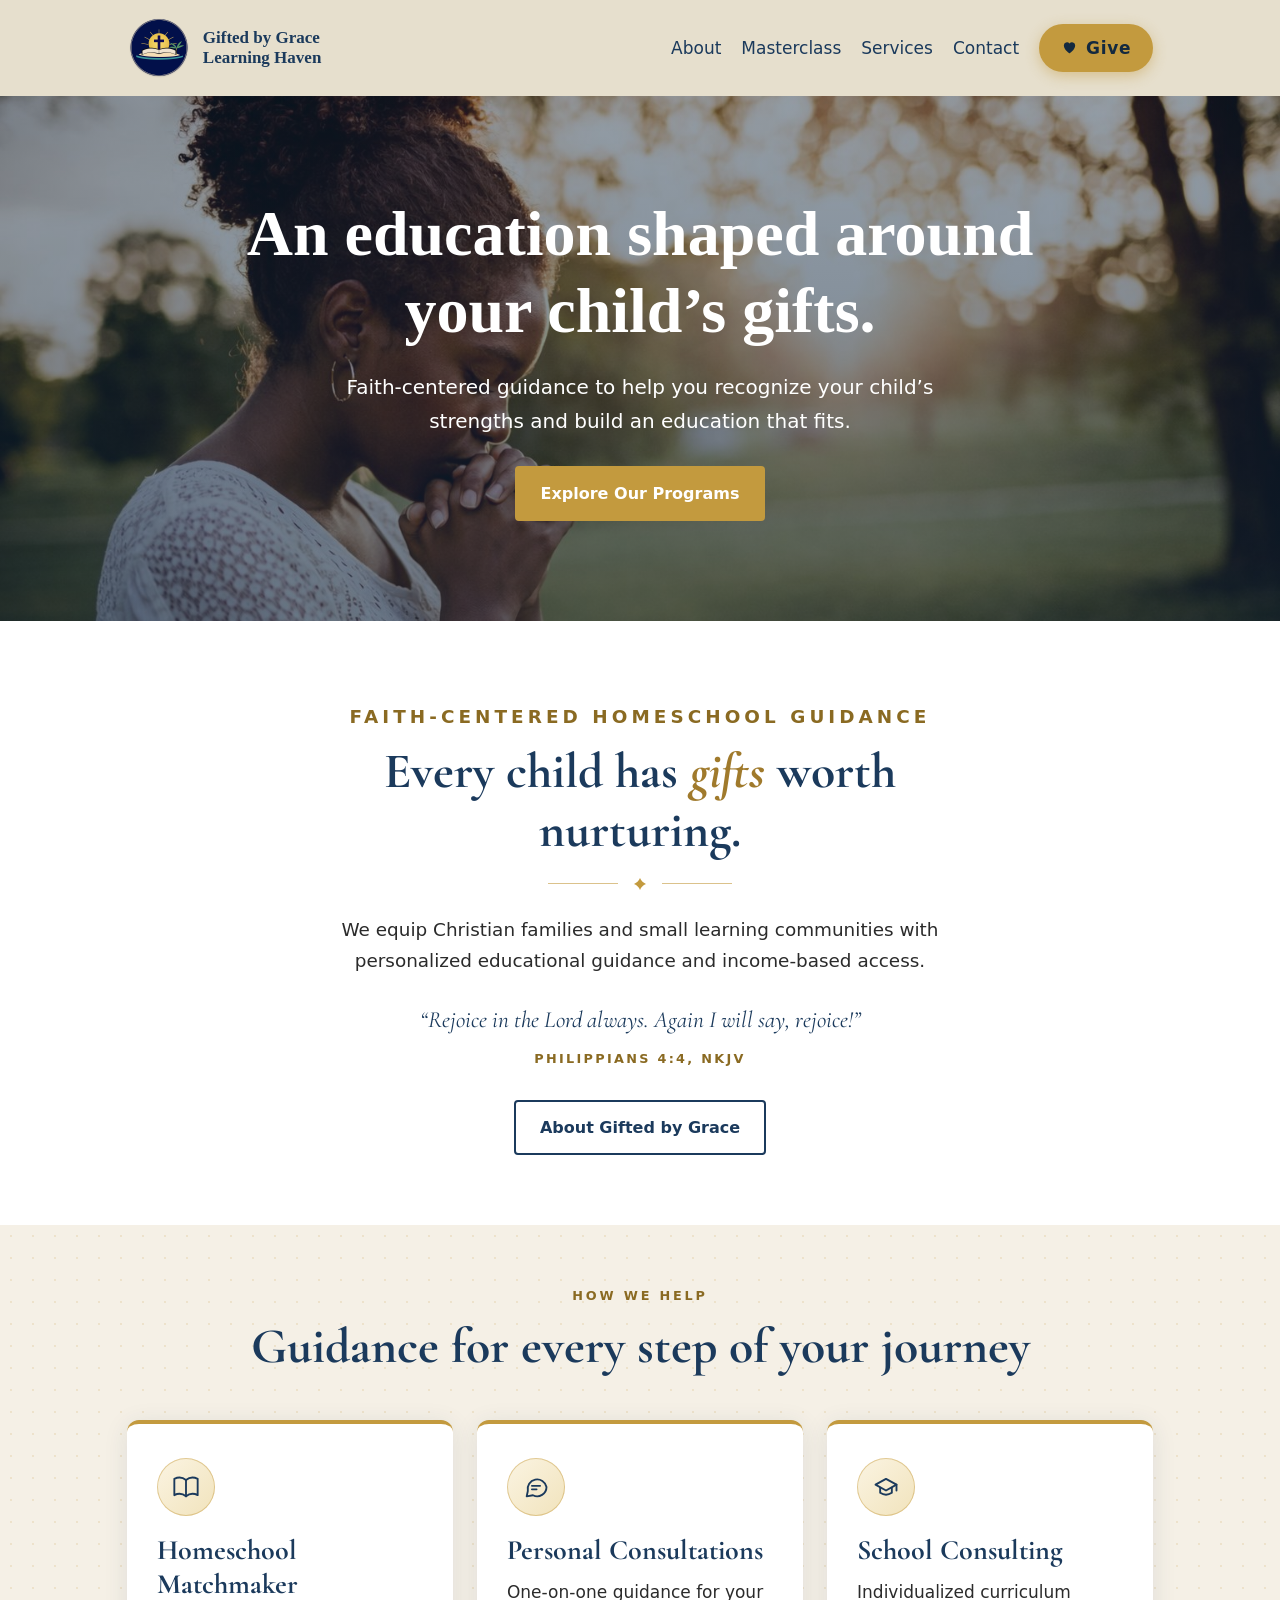
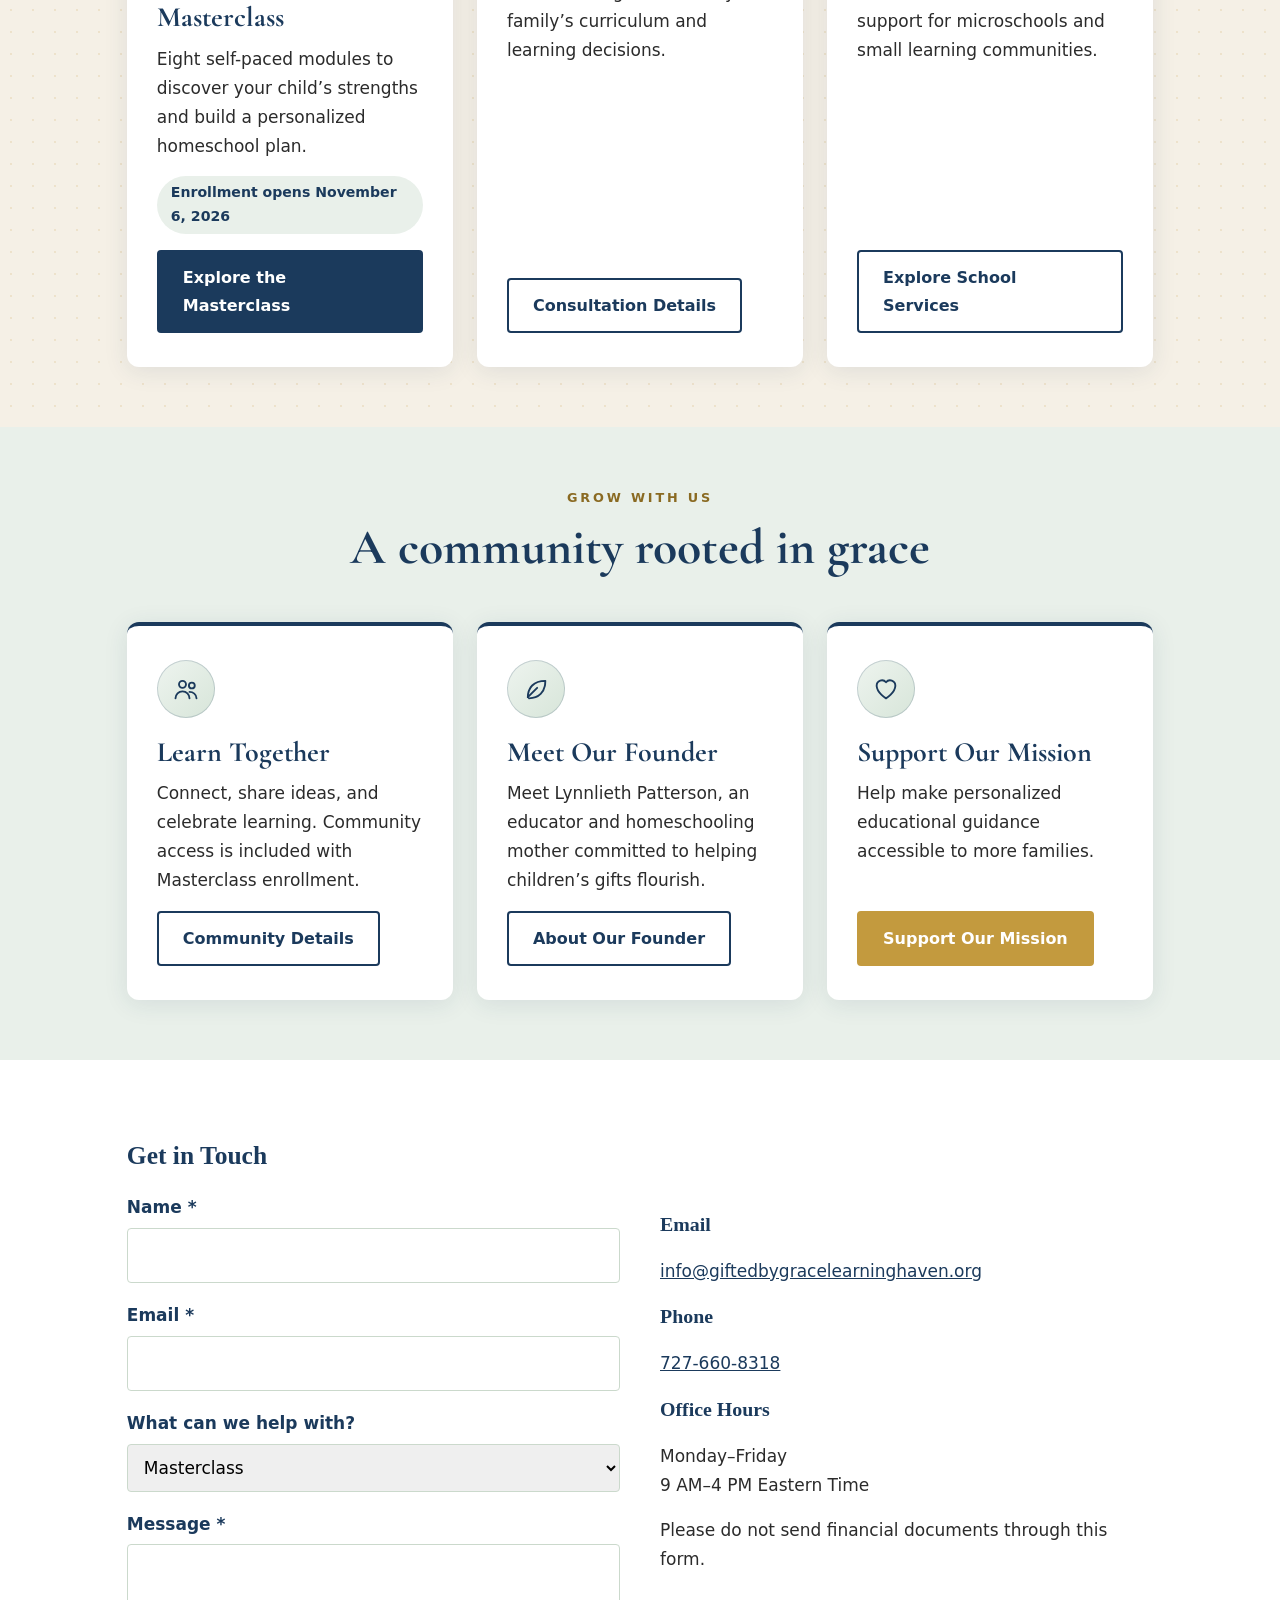
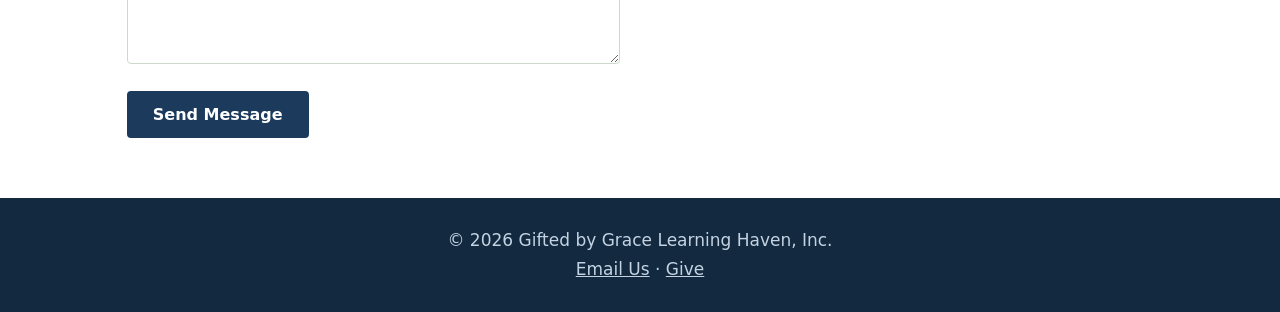
==== commit 7325a818: "Add Philippians 4:4 to homepage and 1 Peter 4:10 to Giving page" ====
--- a/index.html
+++ b/index.html
@@ -1 +1 @@
-<!doctype html><html lang="en"><head><meta charset="utf-8"><meta name="viewport" content="width=device-width,initial-scale=1"><title>Gifted by Grace Learning Haven | Homeschool Guidance</title><meta name="description" content="Faith-centered homeschool guidance, a personalized planning masterclass, and income-based consultations."><link rel="canonical" href="https://giftedbygracelearning.org/"><link rel="icon" href="images/favicon-32.png"><link rel="preconnect" href="https://fonts.googleapis.com"><link rel="preconnect" href="https://fonts.gstatic.com" crossorigin><link href="https://fonts.googleapis.com/css2?family=Cormorant+Garamond:ital,wght@0,600;0,700;1,600&display=swap" rel="stylesheet"><link rel="stylesheet" href="site.css"></head><body><header><nav><a class="brand" href="index.html"><img src="images/logo-512.png" alt="Gifted by Grace logo"><span>Gifted by Grace<br>Learning Haven</span></a><div class="links"><a href="about.html">About</a><a href="masterclass.html">Masterclass</a><a href="services.html">Services</a><a href="#contact">Contact</a><a class="give-btn" href="giving.html"><svg viewBox="0 0 24 24" aria-hidden="true"><path d="M12 20s-8-4.8-8-11a4.5 4.5 0 0 1 8-2.8A4.5 4.5 0 0 1 20 9c0 6.2-8 11-8 11z"/></svg>Give</a></div></nav></header><main><section class="hero"><h1>An education shaped around your child’s gifts.</h1><p>Faith-centered guidance to help you recognize your child’s strengths and build an education that fits.</p><a class="btn gold" href="#programs">Explore Our Programs</a></section><section class="wrap intro"><p class="eyebrow">Faith-Centered Homeschool Guidance</p><h2>Every child has <em>gifts</em> worth nurturing.</h2><div class="flourish" aria-hidden="true"><span></span><svg viewBox="0 0 24 24"><path d="M12 3c1.5 4 4.5 7 9 9-4.5 2-7.5 5-9 9-1.5-4-4.5-7-9-9 4.5-2 7.5-5 9-9z"/></svg><span></span></div><p>We equip Christian families and small learning communities with personalized educational guidance and income-based access.</p><a class="btn" href="about.html">About Gifted by Grace</a></section><section class="cream pattern" id="programs"><div class="wrap"><div class="section-head"><p class="eyebrow">How We Help</p><h2>Guidance for every step of your journey</h2></div><div class="grid"><article class="card"><span class="icon" aria-hidden="true"><svg viewBox="0 0 24 24" fill="none" stroke="currentColor" stroke-width="1.6" stroke-linecap="round" stroke-linejoin="round"><path d="M2 5c3-1.5 7-1.5 10 1 3-2.5 7-2.5 10-1v14c-3-1.5-7-1.5-10 1-3-2.5-7-2.5-10-1z"/><path d="M12 6v14"/></svg></span><h2>Homeschool Matchmaker Masterclass</h2><p>Eight self-paced modules to discover your child’s strengths and build a personalized homeschool plan.</p><p class="badge">Enrollment opens November 6, 2026</p><a class="btn navy" href="masterclass.html">Explore the Masterclass</a></article><article class="card"><span class="icon" aria-hidden="true"><svg viewBox="0 0 24 24" fill="none" stroke="currentColor" stroke-width="1.6" stroke-linecap="round" stroke-linejoin="round"><path d="M21 12a8 8 0 0 1-11.6 7.1L4 20l1-4.6A8 8 0 1 1 21 12z"/><path d="M8.5 11h7M8.5 14h4"/></svg></span><h2>Personal Consultations</h2><p>One-on-one guidance for your family’s curriculum and learning decisions.</p><a class="btn" href="services.html#consultations">Consultation Details</a></article><article class="card"><span class="icon" aria-hidden="true"><svg viewBox="0 0 24 24" fill="none" stroke="currentColor" stroke-width="1.6" stroke-linecap="round" stroke-linejoin="round"><path d="M3 10l9-5 9 5-9 5z"/><path d="M7 12.5V17c3 2 7 2 10 0v-4.5"/><path d="M21 10v5"/></svg></span><h2>School Consulting</h2><p>Individualized curriculum support for microschools and small learning communities.</p><a class="btn" href="services.html#schools">Explore School Services</a></article></div></div></section><section class="sage"><div class="wrap"><div class="section-head"><p class="eyebrow">Grow With Us</p><h2>A community rooted in grace</h2></div><div class="grid"><article class="card"><span class="icon" aria-hidden="true"><svg viewBox="0 0 24 24" fill="none" stroke="currentColor" stroke-width="1.6" stroke-linecap="round" stroke-linejoin="round"><circle cx="9" cy="8" r="3"/><circle cx="17" cy="9" r="2.5"/><path d="M3 20c0-3.5 2.7-6 6-6s6 2.5 6 6"/><path d="M15 14.5c3 0 6 2 6 5.5"/></svg></span><h2>Learn Together</h2><p>Connect, share ideas, and celebrate learning. Community access is included with Masterclass enrollment.</p><a class="btn" href="masterclass.html#community">Community Details</a></article><article class="card"><span class="icon" aria-hidden="true"><svg viewBox="0 0 24 24" fill="none" stroke="currentColor" stroke-width="1.6" stroke-linecap="round" stroke-linejoin="round"><path d="M5 19c0-8 5-14 15-14 0 10-6 15-14 15"/><path d="M5 19l8-8"/></svg></span><h2>Meet Our Founder</h2><p>Meet Lynnlieth Patterson, an educator and homeschooling mother committed to helping children’s gifts flourish.</p><a class="btn" href="founder.html">About Our Founder</a></article><article class="card"><span class="icon" aria-hidden="true"><svg viewBox="0 0 24 24" fill="none" stroke="currentColor" stroke-width="1.6" stroke-linecap="round" stroke-linejoin="round"><path d="M12 20s-8-4.8-8-11a4.5 4.5 0 0 1 8-2.8A4.5 4.5 0 0 1 20 9c0 6.2-8 11-8 11z"/></svg></span><h2>Support Our Mission</h2><p>Help make personalized educational guidance accessible to more families.</p><a class="btn gold" href="giving.html">Support Our Mission</a></article></div></div></section><section class="wrap" id="contact"><h2>Get in Touch</h2><div class="contact"><form name="contact" method="POST" data-netlify="true" netlify-honeypot="bot-field" id="contactForm"><input type="hidden" name="form-name" value="contact"><p style="position:absolute;left:-9999px" aria-hidden="true"><label>Leave this blank<input name="bot-field" tabindex="-1"></label></p><label for="name">Name *</label><input id="name" name="name" required><label for="email">Email *</label><input id="email" name="email" type="email" required><label for="topic">What can we help with?</label><select id="topic" name="topic"><option>Masterclass</option><option>Included community</option><option>Consultation</option><option>Grace Tier eligibility</option><option>School consulting</option><option>Giving</option><option>Other</option></select><label for="message">Message *</label><textarea id="message" name="message" required></textarea><button class="btn navy" type="submit">Send Message</button><p id="formSuccess" hidden role="status">Thank you. Your message has been sent.</p><p id="formError" hidden role="alert">Your message could not be sent. Please email us directly.</p></form><div><h3>Email</h3><a href="mailto:info@giftedbygracelearninghaven.org">info@giftedbygracelearninghaven.org</a><h3>Phone</h3><a href="tel:7276608318">727-660-8318</a><h3>Office Hours</h3><p>Monday–Friday<br>9 AM–4 PM Eastern Time</p><p>Please do not send financial documents through this form.</p></div></div></section></main><footer>© 2026 Gifted by Grace Learning Haven, Inc.<br><a href="mailto:info@giftedbygracelearninghaven.org">Email Us</a> · <a href="giving.html">Give</a></footer><script>document.getElementById('contactForm').addEventListener('submit',function(e){e.preventDefault();var f=this,ok=document.getElementById('formSuccess'),err=document.getElementById('formError');ok.hidden=true;err.hidden=true;fetch('/',{method:'POST',headers:{'Content-Type':'application/x-www-form-urlencoded'},body:new URLSearchParams(new FormData(f)).toString()}).then(function(r){if(!r.ok)throw Error();f.reset();ok.hidden=false}).catch(function(){err.hidden=false})});</script></body></html>+<!doctype html><html lang="en"><head><meta charset="utf-8"><meta name="viewport" content="width=device-width,initial-scale=1"><title>Gifted by Grace Learning Haven | Homeschool Guidance</title><meta name="description" content="Faith-centered homeschool guidance, a personalized planning masterclass, and income-based consultations."><link rel="canonical" href="https://giftedbygracelearning.org/"><link rel="icon" href="images/favicon-32.png"><link rel="preconnect" href="https://fonts.googleapis.com"><link rel="preconnect" href="https://fonts.gstatic.com" crossorigin><link href="https://fonts.googleapis.com/css2?family=Cormorant+Garamond:ital,wght@0,600;0,700;1,600&display=swap" rel="stylesheet"><link rel="stylesheet" href="site.css"></head><body><header><nav><a class="brand" href="index.html"><img src="images/logo-512.png" alt="Gifted by Grace logo"><span>Gifted by Grace<br>Learning Haven</span></a><div class="links"><a href="about.html">About</a><a href="masterclass.html">Masterclass</a><a href="services.html">Services</a><a href="#contact">Contact</a><a class="give-btn" href="giving.html"><svg viewBox="0 0 24 24" aria-hidden="true"><path d="M12 20s-8-4.8-8-11a4.5 4.5 0 0 1 8-2.8A4.5 4.5 0 0 1 20 9c0 6.2-8 11-8 11z"/></svg>Give</a></div></nav></header><main><section class="hero"><h1>An education shaped around your child’s gifts.</h1><p>Faith-centered guidance to help you recognize your child’s strengths and build an education that fits.</p><a class="btn gold" href="#programs">Explore Our Programs</a></section><section class="wrap intro"><p class="eyebrow">Faith-Centered Homeschool Guidance</p><h2>Every child has <em>gifts</em> worth nurturing.</h2><div class="flourish" aria-hidden="true"><span></span><svg viewBox="0 0 24 24"><path d="M12 3c1.5 4 4.5 7 9 9-4.5 2-7.5 5-9 9-1.5-4-4.5-7-9-9 4.5-2 7.5-5 9-9z"/></svg><span></span></div><p>We equip Christian families and small learning communities with personalized educational guidance and income-based access.</p><blockquote class="scripture"><p>“Rejoice in the Lord always. Again I will say, rejoice!”</p><cite>Philippians 4:4, NKJV</cite></blockquote><a class="btn" href="about.html">About Gifted by Grace</a></section><section class="cream pattern" id="programs"><div class="wrap"><div class="section-head"><p class="eyebrow">How We Help</p><h2>Guidance for every step of your journey</h2></div><div class="grid"><article class="card"><span class="icon" aria-hidden="true"><svg viewBox="0 0 24 24" fill="none" stroke="currentColor" stroke-width="1.6" stroke-linecap="round" stroke-linejoin="round"><path d="M2 5c3-1.5 7-1.5 10 1 3-2.5 7-2.5 10-1v14c-3-1.5-7-1.5-10 1-3-2.5-7-2.5-10-1z"/><path d="M12 6v14"/></svg></span><h2>Homeschool Matchmaker Masterclass</h2><p>Eight self-paced modules to discover your child’s strengths and build a personalized homeschool plan.</p><p class="badge">Enrollment opens November 6, 2026</p><a class="btn navy" href="masterclass.html">Explore the Masterclass</a></article><article class="card"><span class="icon" aria-hidden="true"><svg viewBox="0 0 24 24" fill="none" stroke="currentColor" stroke-width="1.6" stroke-linecap="round" stroke-linejoin="round"><path d="M21 12a8 8 0 0 1-11.6 7.1L4 20l1-4.6A8 8 0 1 1 21 12z"/><path d="M8.5 11h7M8.5 14h4"/></svg></span><h2>Personal Consultations</h2><p>One-on-one guidance for your family’s curriculum and learning decisions.</p><a class="btn" href="services.html#consultations">Consultation Details</a></article><article class="card"><span class="icon" aria-hidden="true"><svg viewBox="0 0 24 24" fill="none" stroke="currentColor" stroke-width="1.6" stroke-linecap="round" stroke-linejoin="round"><path d="M3 10l9-5 9 5-9 5z"/><path d="M7 12.5V17c3 2 7 2 10 0v-4.5"/><path d="M21 10v5"/></svg></span><h2>School Consulting</h2><p>Individualized curriculum support for microschools and small learning communities.</p><a class="btn" href="services.html#schools">Explore School Services</a></article></div></div></section><section class="sage"><div class="wrap"><div class="section-head"><p class="eyebrow">Grow With Us</p><h2>A community rooted in grace</h2></div><div class="grid"><article class="card"><span class="icon" aria-hidden="true"><svg viewBox="0 0 24 24" fill="none" stroke="currentColor" stroke-width="1.6" stroke-linecap="round" stroke-linejoin="round"><circle cx="9" cy="8" r="3"/><circle cx="17" cy="9" r="2.5"/><path d="M3 20c0-3.5 2.7-6 6-6s6 2.5 6 6"/><path d="M15 14.5c3 0 6 2 6 5.5"/></svg></span><h2>Learn Together</h2><p>Connect, share ideas, and celebrate learning. Community access is included with Masterclass enrollment.</p><a class="btn" href="masterclass.html#community">Community Details</a></article><article class="card"><span class="icon" aria-hidden="true"><svg viewBox="0 0 24 24" fill="none" stroke="currentColor" stroke-width="1.6" stroke-linecap="round" stroke-linejoin="round"><path d="M5 19c0-8 5-14 15-14 0 10-6 15-14 15"/><path d="M5 19l8-8"/></svg></span><h2>Meet Our Founder</h2><p>Meet Lynnlieth Patterson, an educator and homeschooling mother committed to helping children’s gifts flourish.</p><a class="btn" href="founder.html">About Our Founder</a></article><article class="card"><span class="icon" aria-hidden="true"><svg viewBox="0 0 24 24" fill="none" stroke="currentColor" stroke-width="1.6" stroke-linecap="round" stroke-linejoin="round"><path d="M12 20s-8-4.8-8-11a4.5 4.5 0 0 1 8-2.8A4.5 4.5 0 0 1 20 9c0 6.2-8 11-8 11z"/></svg></span><h2>Support Our Mission</h2><p>Help make personalized educational guidance accessible to more families.</p><a class="btn gold" href="giving.html">Support Our Mission</a></article></div></div></section><section class="wrap" id="contact"><h2>Get in Touch</h2><div class="contact"><form name="contact" method="POST" data-netlify="true" netlify-honeypot="bot-field" id="contactForm"><input type="hidden" name="form-name" value="contact"><p style="position:absolute;left:-9999px" aria-hidden="true"><label>Leave this blank<input name="bot-field" tabindex="-1"></label></p><label for="name">Name *</label><input id="name" name="name" required><label for="email">Email *</label><input id="email" name="email" type="email" required><label for="topic">What can we help with?</label><select id="topic" name="topic"><option>Masterclass</option><option>Included community</option><option>Consultation</option><option>Grace Tier eligibility</option><option>School consulting</option><option>Giving</option><option>Other</option></select><label for="message">Message *</label><textarea id="message" name="message" required></textarea><button class="btn navy" type="submit">Send Message</button><p id="formSuccess" hidden role="status">Thank you. Your message has been sent.</p><p id="formError" hidden role="alert">Your message could not be sent. Please email us directly.</p></form><div><h3>Email</h3><a href="mailto:info@giftedbygracelearninghaven.org">info@giftedbygracelearninghaven.org</a><h3>Phone</h3><a href="tel:7276608318">727-660-8318</a><h3>Office Hours</h3><p>Monday–Friday<br>9 AM–4 PM Eastern Time</p><p>Please do not send financial documents through this form.</p></div></div></section></main><footer>© 2026 Gifted by Grace Learning Haven, Inc.<br><a href="mailto:info@giftedbygracelearninghaven.org">Email Us</a> · <a href="giving.html">Give</a></footer><script>document.getElementById('contactForm').addEventListener('submit',function(e){e.preventDefault();var f=this,ok=document.getElementById('formSuccess'),err=document.getElementById('formError');ok.hidden=true;err.hidden=true;fetch('/',{method:'POST',headers:{'Content-Type':'application/x-www-form-urlencoded'},body:new URLSearchParams(new FormData(f)).toString()}).then(function(r){if(!r.ok)throw Error();f.reset();ok.hidden=false}).catch(function(){err.hidden=false})});</script></body></html>
--- a/site.css
+++ b/site.css
@@ -39,3 +39,5 @@
 .links a.give-btn svg{width:17px;height:17px;fill:currentColor}
 .links a.give-btn:hover{background:var(--navy);color:#fff;transform:translateY(-2px);box-shadow:0 8px 20px rgba(195,154,62,.5)}
 @media (prefers-reduced-motion:reduce){.links a.give-btn:hover{transform:none}}
+
+.scripture{margin:28px auto;max-width:640px;text-align:center;border:0;padding:0}.scripture p{font-family:'Cormorant Garamond',Georgia,serif;font-style:italic;font-size:1.45rem;line-height:1.4;color:var(--navy);margin:0 0 6px}.scripture cite{font-style:normal;font-size:.8rem;letter-spacing:.18em;text-transform:uppercase;color:#8A6A22;font-weight:700}
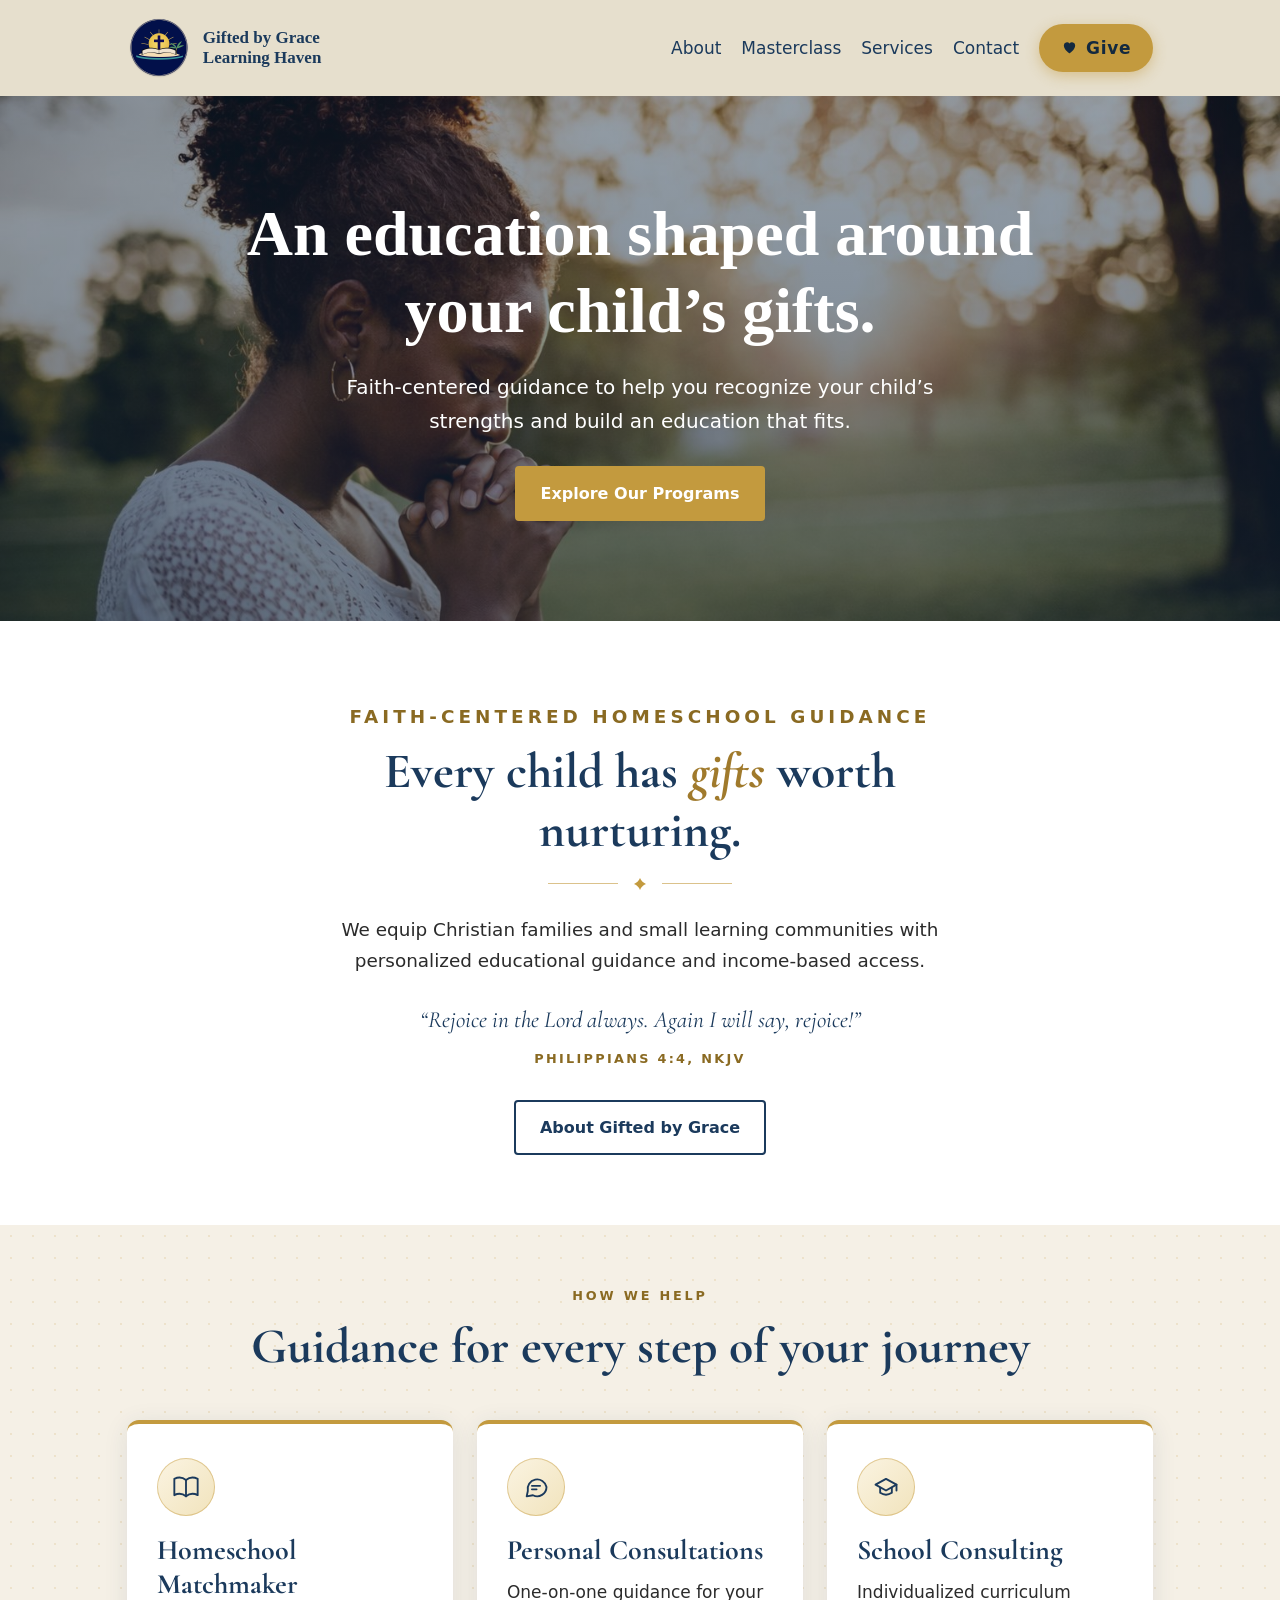
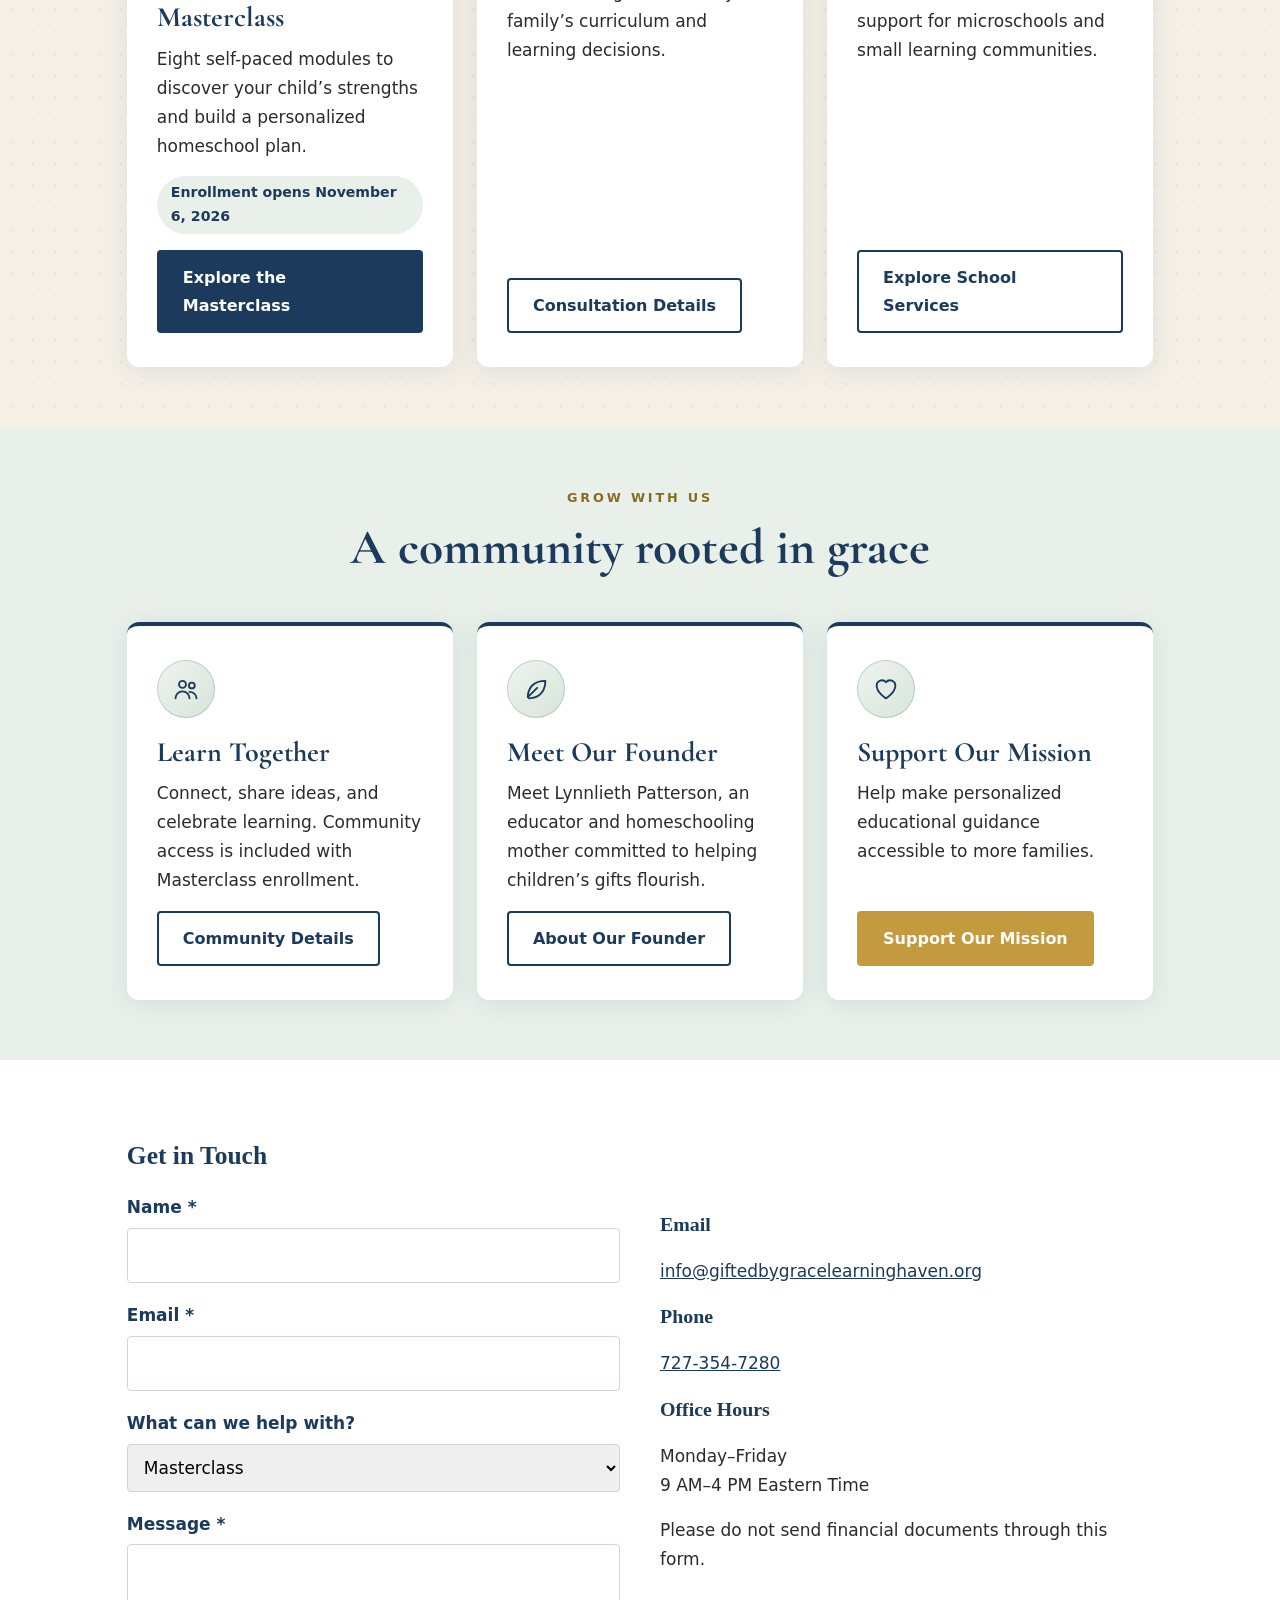
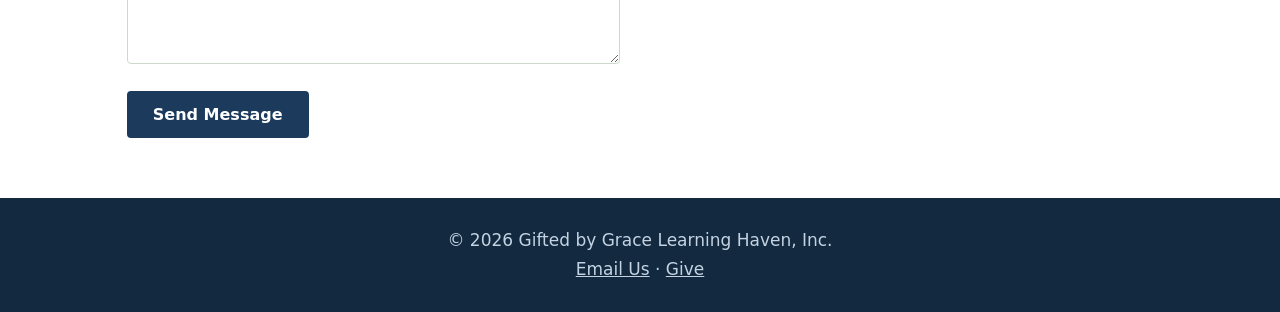
==== commit 9ce31961: "Update contact phone number to 727-354-7280" ====
--- a/index.html
+++ b/index.html
@@ -1 +1 @@
-<!doctype html><html lang="en"><head><meta charset="utf-8"><meta name="viewport" content="width=device-width,initial-scale=1"><title>Gifted by Grace Learning Haven | Homeschool Guidance</title><meta name="description" content="Faith-centered homeschool guidance, a personalized planning masterclass, and income-based consultations."><link rel="canonical" href="https://giftedbygracelearning.org/"><link rel="icon" href="images/favicon-32.png"><link rel="preconnect" href="https://fonts.googleapis.com"><link rel="preconnect" href="https://fonts.gstatic.com" crossorigin><link href="https://fonts.googleapis.com/css2?family=Cormorant+Garamond:ital,wght@0,600;0,700;1,600&display=swap" rel="stylesheet"><link rel="stylesheet" href="site.css"></head><body><header><nav><a class="brand" href="index.html"><img src="images/logo-512.png" alt="Gifted by Grace logo"><span>Gifted by Grace<br>Learning Haven</span></a><div class="links"><a href="about.html">About</a><a href="masterclass.html">Masterclass</a><a href="services.html">Services</a><a href="#contact">Contact</a><a class="give-btn" href="giving.html"><svg viewBox="0 0 24 24" aria-hidden="true"><path d="M12 20s-8-4.8-8-11a4.5 4.5 0 0 1 8-2.8A4.5 4.5 0 0 1 20 9c0 6.2-8 11-8 11z"/></svg>Give</a></div></nav></header><main><section class="hero"><h1>An education shaped around your child’s gifts.</h1><p>Faith-centered guidance to help you recognize your child’s strengths and build an education that fits.</p><a class="btn gold" href="#programs">Explore Our Programs</a></section><section class="wrap intro"><p class="eyebrow">Faith-Centered Homeschool Guidance</p><h2>Every child has <em>gifts</em> worth nurturing.</h2><div class="flourish" aria-hidden="true"><span></span><svg viewBox="0 0 24 24"><path d="M12 3c1.5 4 4.5 7 9 9-4.5 2-7.5 5-9 9-1.5-4-4.5-7-9-9 4.5-2 7.5-5 9-9z"/></svg><span></span></div><p>We equip Christian families and small learning communities with personalized educational guidance and income-based access.</p><blockquote class="scripture"><p>“Rejoice in the Lord always. Again I will say, rejoice!”</p><cite>Philippians 4:4, NKJV</cite></blockquote><a class="btn" href="about.html">About Gifted by Grace</a></section><section class="cream pattern" id="programs"><div class="wrap"><div class="section-head"><p class="eyebrow">How We Help</p><h2>Guidance for every step of your journey</h2></div><div class="grid"><article class="card"><span class="icon" aria-hidden="true"><svg viewBox="0 0 24 24" fill="none" stroke="currentColor" stroke-width="1.6" stroke-linecap="round" stroke-linejoin="round"><path d="M2 5c3-1.5 7-1.5 10 1 3-2.5 7-2.5 10-1v14c-3-1.5-7-1.5-10 1-3-2.5-7-2.5-10-1z"/><path d="M12 6v14"/></svg></span><h2>Homeschool Matchmaker Masterclass</h2><p>Eight self-paced modules to discover your child’s strengths and build a personalized homeschool plan.</p><p class="badge">Enrollment opens November 6, 2026</p><a class="btn navy" href="masterclass.html">Explore the Masterclass</a></article><article class="card"><span class="icon" aria-hidden="true"><svg viewBox="0 0 24 24" fill="none" stroke="currentColor" stroke-width="1.6" stroke-linecap="round" stroke-linejoin="round"><path d="M21 12a8 8 0 0 1-11.6 7.1L4 20l1-4.6A8 8 0 1 1 21 12z"/><path d="M8.5 11h7M8.5 14h4"/></svg></span><h2>Personal Consultations</h2><p>One-on-one guidance for your family’s curriculum and learning decisions.</p><a class="btn" href="services.html#consultations">Consultation Details</a></article><article class="card"><span class="icon" aria-hidden="true"><svg viewBox="0 0 24 24" fill="none" stroke="currentColor" stroke-width="1.6" stroke-linecap="round" stroke-linejoin="round"><path d="M3 10l9-5 9 5-9 5z"/><path d="M7 12.5V17c3 2 7 2 10 0v-4.5"/><path d="M21 10v5"/></svg></span><h2>School Consulting</h2><p>Individualized curriculum support for microschools and small learning communities.</p><a class="btn" href="services.html#schools">Explore School Services</a></article></div></div></section><section class="sage"><div class="wrap"><div class="section-head"><p class="eyebrow">Grow With Us</p><h2>A community rooted in grace</h2></div><div class="grid"><article class="card"><span class="icon" aria-hidden="true"><svg viewBox="0 0 24 24" fill="none" stroke="currentColor" stroke-width="1.6" stroke-linecap="round" stroke-linejoin="round"><circle cx="9" cy="8" r="3"/><circle cx="17" cy="9" r="2.5"/><path d="M3 20c0-3.5 2.7-6 6-6s6 2.5 6 6"/><path d="M15 14.5c3 0 6 2 6 5.5"/></svg></span><h2>Learn Together</h2><p>Connect, share ideas, and celebrate learning. Community access is included with Masterclass enrollment.</p><a class="btn" href="masterclass.html#community">Community Details</a></article><article class="card"><span class="icon" aria-hidden="true"><svg viewBox="0 0 24 24" fill="none" stroke="currentColor" stroke-width="1.6" stroke-linecap="round" stroke-linejoin="round"><path d="M5 19c0-8 5-14 15-14 0 10-6 15-14 15"/><path d="M5 19l8-8"/></svg></span><h2>Meet Our Founder</h2><p>Meet Lynnlieth Patterson, an educator and homeschooling mother committed to helping children’s gifts flourish.</p><a class="btn" href="founder.html">About Our Founder</a></article><article class="card"><span class="icon" aria-hidden="true"><svg viewBox="0 0 24 24" fill="none" stroke="currentColor" stroke-width="1.6" stroke-linecap="round" stroke-linejoin="round"><path d="M12 20s-8-4.8-8-11a4.5 4.5 0 0 1 8-2.8A4.5 4.5 0 0 1 20 9c0 6.2-8 11-8 11z"/></svg></span><h2>Support Our Mission</h2><p>Help make personalized educational guidance accessible to more families.</p><a class="btn gold" href="giving.html">Support Our Mission</a></article></div></div></section><section class="wrap" id="contact"><h2>Get in Touch</h2><div class="contact"><form name="contact" method="POST" data-netlify="true" netlify-honeypot="bot-field" id="contactForm"><input type="hidden" name="form-name" value="contact"><p style="position:absolute;left:-9999px" aria-hidden="true"><label>Leave this blank<input name="bot-field" tabindex="-1"></label></p><label for="name">Name *</label><input id="name" name="name" required><label for="email">Email *</label><input id="email" name="email" type="email" required><label for="topic">What can we help with?</label><select id="topic" name="topic"><option>Masterclass</option><option>Included community</option><option>Consultation</option><option>Grace Tier eligibility</option><option>School consulting</option><option>Giving</option><option>Other</option></select><label for="message">Message *</label><textarea id="message" name="message" required></textarea><button class="btn navy" type="submit">Send Message</button><p id="formSuccess" hidden role="status">Thank you. Your message has been sent.</p><p id="formError" hidden role="alert">Your message could not be sent. Please email us directly.</p></form><div><h3>Email</h3><a href="mailto:info@giftedbygracelearninghaven.org">info@giftedbygracelearninghaven.org</a><h3>Phone</h3><a href="tel:7276608318">727-660-8318</a><h3>Office Hours</h3><p>Monday–Friday<br>9 AM–4 PM Eastern Time</p><p>Please do not send financial documents through this form.</p></div></div></section></main><footer>© 2026 Gifted by Grace Learning Haven, Inc.<br><a href="mailto:info@giftedbygracelearninghaven.org">Email Us</a> · <a href="giving.html">Give</a></footer><script>document.getElementById('contactForm').addEventListener('submit',function(e){e.preventDefault();var f=this,ok=document.getElementById('formSuccess'),err=document.getElementById('formError');ok.hidden=true;err.hidden=true;fetch('/',{method:'POST',headers:{'Content-Type':'application/x-www-form-urlencoded'},body:new URLSearchParams(new FormData(f)).toString()}).then(function(r){if(!r.ok)throw Error();f.reset();ok.hidden=false}).catch(function(){err.hidden=false})});</script></body></html>+<!doctype html><html lang="en"><head><meta charset="utf-8"><meta name="viewport" content="width=device-width,initial-scale=1"><title>Gifted by Grace Learning Haven | Homeschool Guidance</title><meta name="description" content="Faith-centered homeschool guidance, a personalized planning masterclass, and income-based consultations."><link rel="canonical" href="https://giftedbygracelearning.org/"><link rel="icon" href="images/favicon-32.png"><link rel="preconnect" href="https://fonts.googleapis.com"><link rel="preconnect" href="https://fonts.gstatic.com" crossorigin><link href="https://fonts.googleapis.com/css2?family=Cormorant+Garamond:ital,wght@0,600;0,700;1,600&display=swap" rel="stylesheet"><link rel="stylesheet" href="site.css"></head><body><header><nav><a class="brand" href="index.html"><img src="images/logo-512.png" alt="Gifted by Grace logo"><span>Gifted by Grace<br>Learning Haven</span></a><div class="links"><a href="about.html">About</a><a href="masterclass.html">Masterclass</a><a href="services.html">Services</a><a href="#contact">Contact</a><a class="give-btn" href="giving.html"><svg viewBox="0 0 24 24" aria-hidden="true"><path d="M12 20s-8-4.8-8-11a4.5 4.5 0 0 1 8-2.8A4.5 4.5 0 0 1 20 9c0 6.2-8 11-8 11z"/></svg>Give</a></div></nav></header><main><section class="hero"><h1>An education shaped around your child’s gifts.</h1><p>Faith-centered guidance to help you recognize your child’s strengths and build an education that fits.</p><a class="btn gold" href="#programs">Explore Our Programs</a></section><section class="wrap intro"><p class="eyebrow">Faith-Centered Homeschool Guidance</p><h2>Every child has <em>gifts</em> worth nurturing.</h2><div class="flourish" aria-hidden="true"><span></span><svg viewBox="0 0 24 24"><path d="M12 3c1.5 4 4.5 7 9 9-4.5 2-7.5 5-9 9-1.5-4-4.5-7-9-9 4.5-2 7.5-5 9-9z"/></svg><span></span></div><p>We equip Christian families and small learning communities with personalized educational guidance and income-based access.</p><blockquote class="scripture"><p>“Rejoice in the Lord always. Again I will say, rejoice!”</p><cite>Philippians 4:4, NKJV</cite></blockquote><a class="btn" href="about.html">About Gifted by Grace</a></section><section class="cream pattern" id="programs"><div class="wrap"><div class="section-head"><p class="eyebrow">How We Help</p><h2>Guidance for every step of your journey</h2></div><div class="grid"><article class="card"><span class="icon" aria-hidden="true"><svg viewBox="0 0 24 24" fill="none" stroke="currentColor" stroke-width="1.6" stroke-linecap="round" stroke-linejoin="round"><path d="M2 5c3-1.5 7-1.5 10 1 3-2.5 7-2.5 10-1v14c-3-1.5-7-1.5-10 1-3-2.5-7-2.5-10-1z"/><path d="M12 6v14"/></svg></span><h2>Homeschool Matchmaker Masterclass</h2><p>Eight self-paced modules to discover your child’s strengths and build a personalized homeschool plan.</p><p class="badge">Enrollment opens November 6, 2026</p><a class="btn navy" href="masterclass.html">Explore the Masterclass</a></article><article class="card"><span class="icon" aria-hidden="true"><svg viewBox="0 0 24 24" fill="none" stroke="currentColor" stroke-width="1.6" stroke-linecap="round" stroke-linejoin="round"><path d="M21 12a8 8 0 0 1-11.6 7.1L4 20l1-4.6A8 8 0 1 1 21 12z"/><path d="M8.5 11h7M8.5 14h4"/></svg></span><h2>Personal Consultations</h2><p>One-on-one guidance for your family’s curriculum and learning decisions.</p><a class="btn" href="services.html#consultations">Consultation Details</a></article><article class="card"><span class="icon" aria-hidden="true"><svg viewBox="0 0 24 24" fill="none" stroke="currentColor" stroke-width="1.6" stroke-linecap="round" stroke-linejoin="round"><path d="M3 10l9-5 9 5-9 5z"/><path d="M7 12.5V17c3 2 7 2 10 0v-4.5"/><path d="M21 10v5"/></svg></span><h2>School Consulting</h2><p>Individualized curriculum support for microschools and small learning communities.</p><a class="btn" href="services.html#schools">Explore School Services</a></article></div></div></section><section class="sage"><div class="wrap"><div class="section-head"><p class="eyebrow">Grow With Us</p><h2>A community rooted in grace</h2></div><div class="grid"><article class="card"><span class="icon" aria-hidden="true"><svg viewBox="0 0 24 24" fill="none" stroke="currentColor" stroke-width="1.6" stroke-linecap="round" stroke-linejoin="round"><circle cx="9" cy="8" r="3"/><circle cx="17" cy="9" r="2.5"/><path d="M3 20c0-3.5 2.7-6 6-6s6 2.5 6 6"/><path d="M15 14.5c3 0 6 2 6 5.5"/></svg></span><h2>Learn Together</h2><p>Connect, share ideas, and celebrate learning. Community access is included with Masterclass enrollment.</p><a class="btn" href="masterclass.html#community">Community Details</a></article><article class="card"><span class="icon" aria-hidden="true"><svg viewBox="0 0 24 24" fill="none" stroke="currentColor" stroke-width="1.6" stroke-linecap="round" stroke-linejoin="round"><path d="M5 19c0-8 5-14 15-14 0 10-6 15-14 15"/><path d="M5 19l8-8"/></svg></span><h2>Meet Our Founder</h2><p>Meet Lynnlieth Patterson, an educator and homeschooling mother committed to helping children’s gifts flourish.</p><a class="btn" href="founder.html">About Our Founder</a></article><article class="card"><span class="icon" aria-hidden="true"><svg viewBox="0 0 24 24" fill="none" stroke="currentColor" stroke-width="1.6" stroke-linecap="round" stroke-linejoin="round"><path d="M12 20s-8-4.8-8-11a4.5 4.5 0 0 1 8-2.8A4.5 4.5 0 0 1 20 9c0 6.2-8 11-8 11z"/></svg></span><h2>Support Our Mission</h2><p>Help make personalized educational guidance accessible to more families.</p><a class="btn gold" href="giving.html">Support Our Mission</a></article></div></div></section><section class="wrap" id="contact"><h2>Get in Touch</h2><div class="contact"><form name="contact" method="POST" data-netlify="true" netlify-honeypot="bot-field" id="contactForm"><input type="hidden" name="form-name" value="contact"><p style="position:absolute;left:-9999px" aria-hidden="true"><label>Leave this blank<input name="bot-field" tabindex="-1"></label></p><label for="name">Name *</label><input id="name" name="name" required><label for="email">Email *</label><input id="email" name="email" type="email" required><label for="topic">What can we help with?</label><select id="topic" name="topic"><option>Masterclass</option><option>Included community</option><option>Consultation</option><option>Grace Tier eligibility</option><option>School consulting</option><option>Giving</option><option>Other</option></select><label for="message">Message *</label><textarea id="message" name="message" required></textarea><button class="btn navy" type="submit">Send Message</button><p id="formSuccess" hidden role="status">Thank you. Your message has been sent.</p><p id="formError" hidden role="alert">Your message could not be sent. Please email us directly.</p></form><div><h3>Email</h3><a href="mailto:info@giftedbygracelearninghaven.org">info@giftedbygracelearninghaven.org</a><h3>Phone</h3><a href="tel:7273547280">727-354-7280</a><h3>Office Hours</h3><p>Monday–Friday<br>9 AM–4 PM Eastern Time</p><p>Please do not send financial documents through this form.</p></div></div></section></main><footer>© 2026 Gifted by Grace Learning Haven, Inc.<br><a href="mailto:info@giftedbygracelearninghaven.org">Email Us</a> · <a href="giving.html">Give</a></footer><script>document.getElementById('contactForm').addEventListener('submit',function(e){e.preventDefault();var f=this,ok=document.getElementById('formSuccess'),err=document.getElementById('formError');ok.hidden=true;err.hidden=true;fetch('/',{method:'POST',headers:{'Content-Type':'application/x-www-form-urlencoded'},body:new URLSearchParams(new FormData(f)).toString()}).then(function(r){if(!r.ok)throw Error();f.reset();ok.hidden=false}).catch(function(){err.hidden=false})});</script></body></html>
--- a/site.css
+++ b/site.css
@@ -41,3 +41,4 @@
 @media (prefers-reduced-motion:reduce){.links a.give-btn:hover{transform:none}}
 
 .scripture{margin:28px auto;max-width:640px;text-align:center;border:0;padding:0}.scripture p{font-family:'Cormorant Garamond',Georgia,serif;font-style:italic;font-size:1.45rem;line-height:1.4;color:var(--navy);margin:0 0 6px}.scripture cite{font-style:normal;font-size:.8rem;letter-spacing:.18em;text-transform:uppercase;color:#8A6A22;font-weight:700}
+.give-now{text-align:center;margin:8px 0 36px}.give-now p{margin:0 0 12px}
